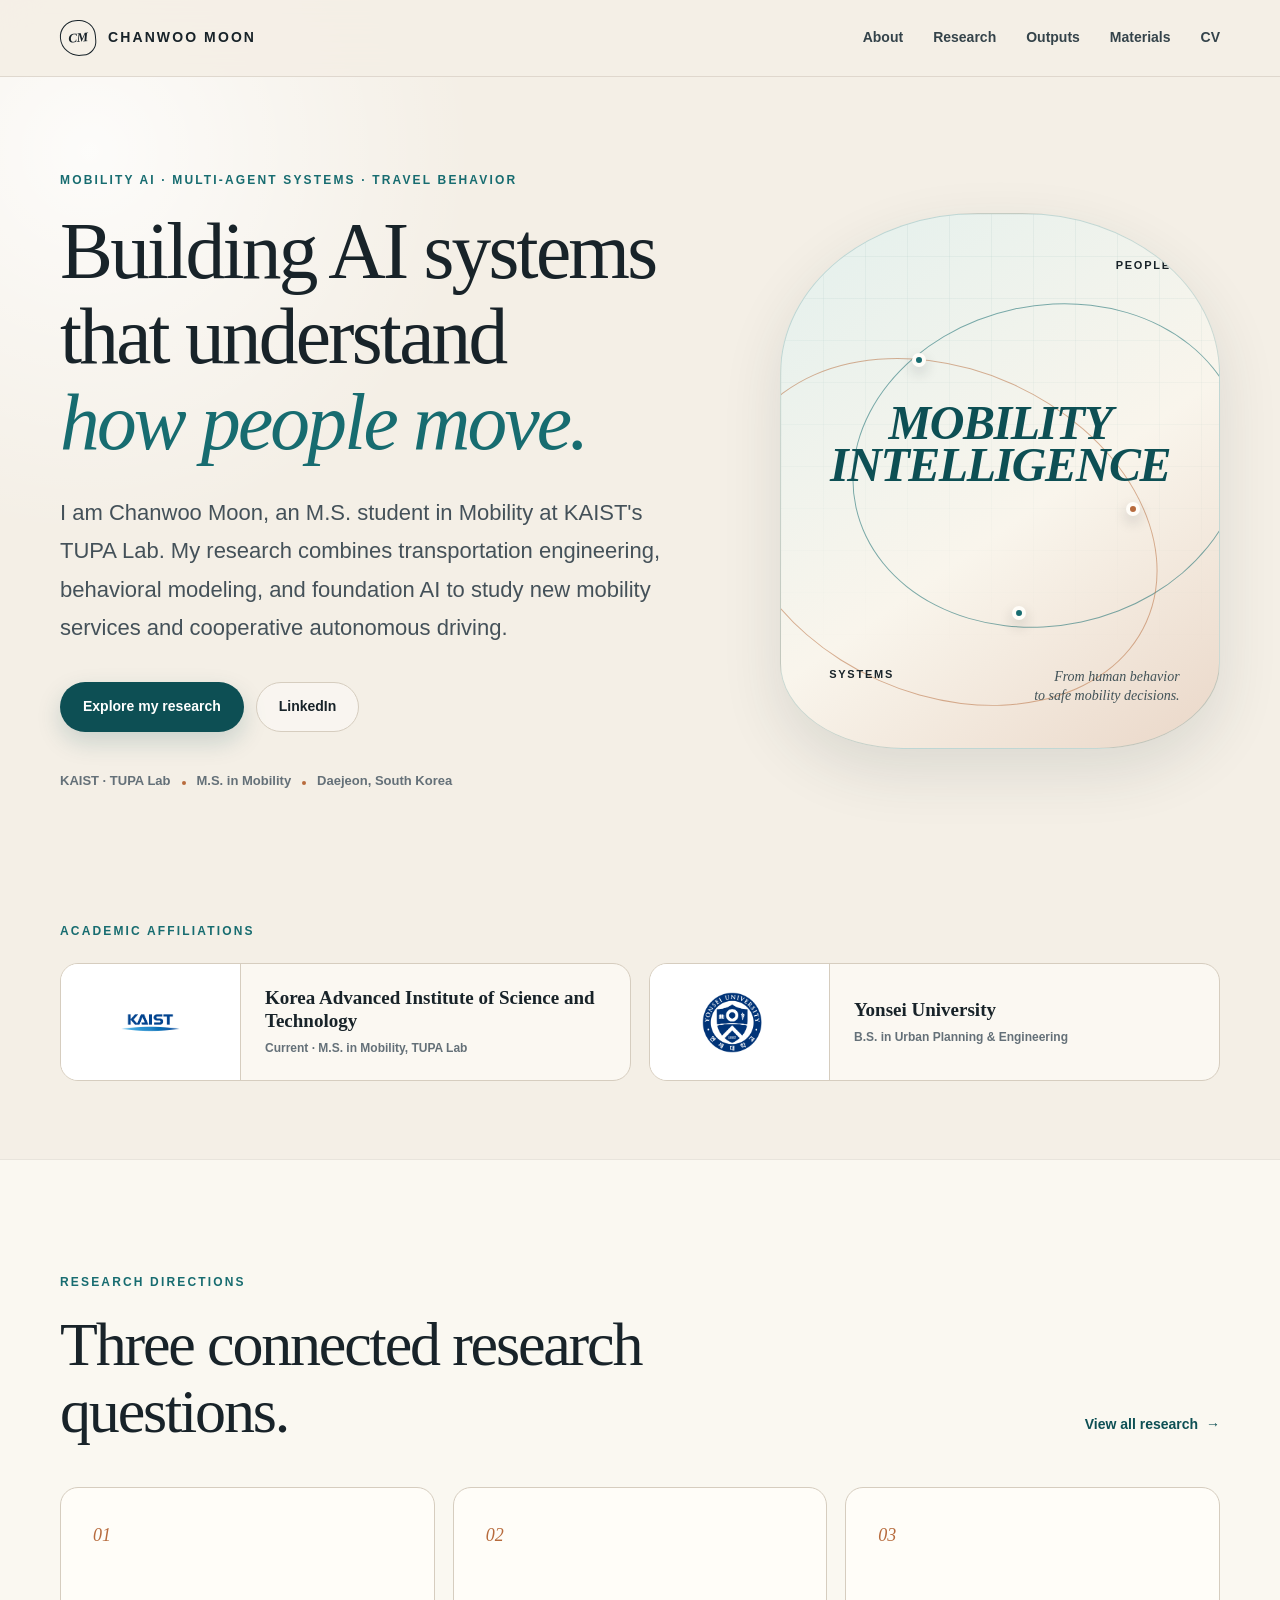
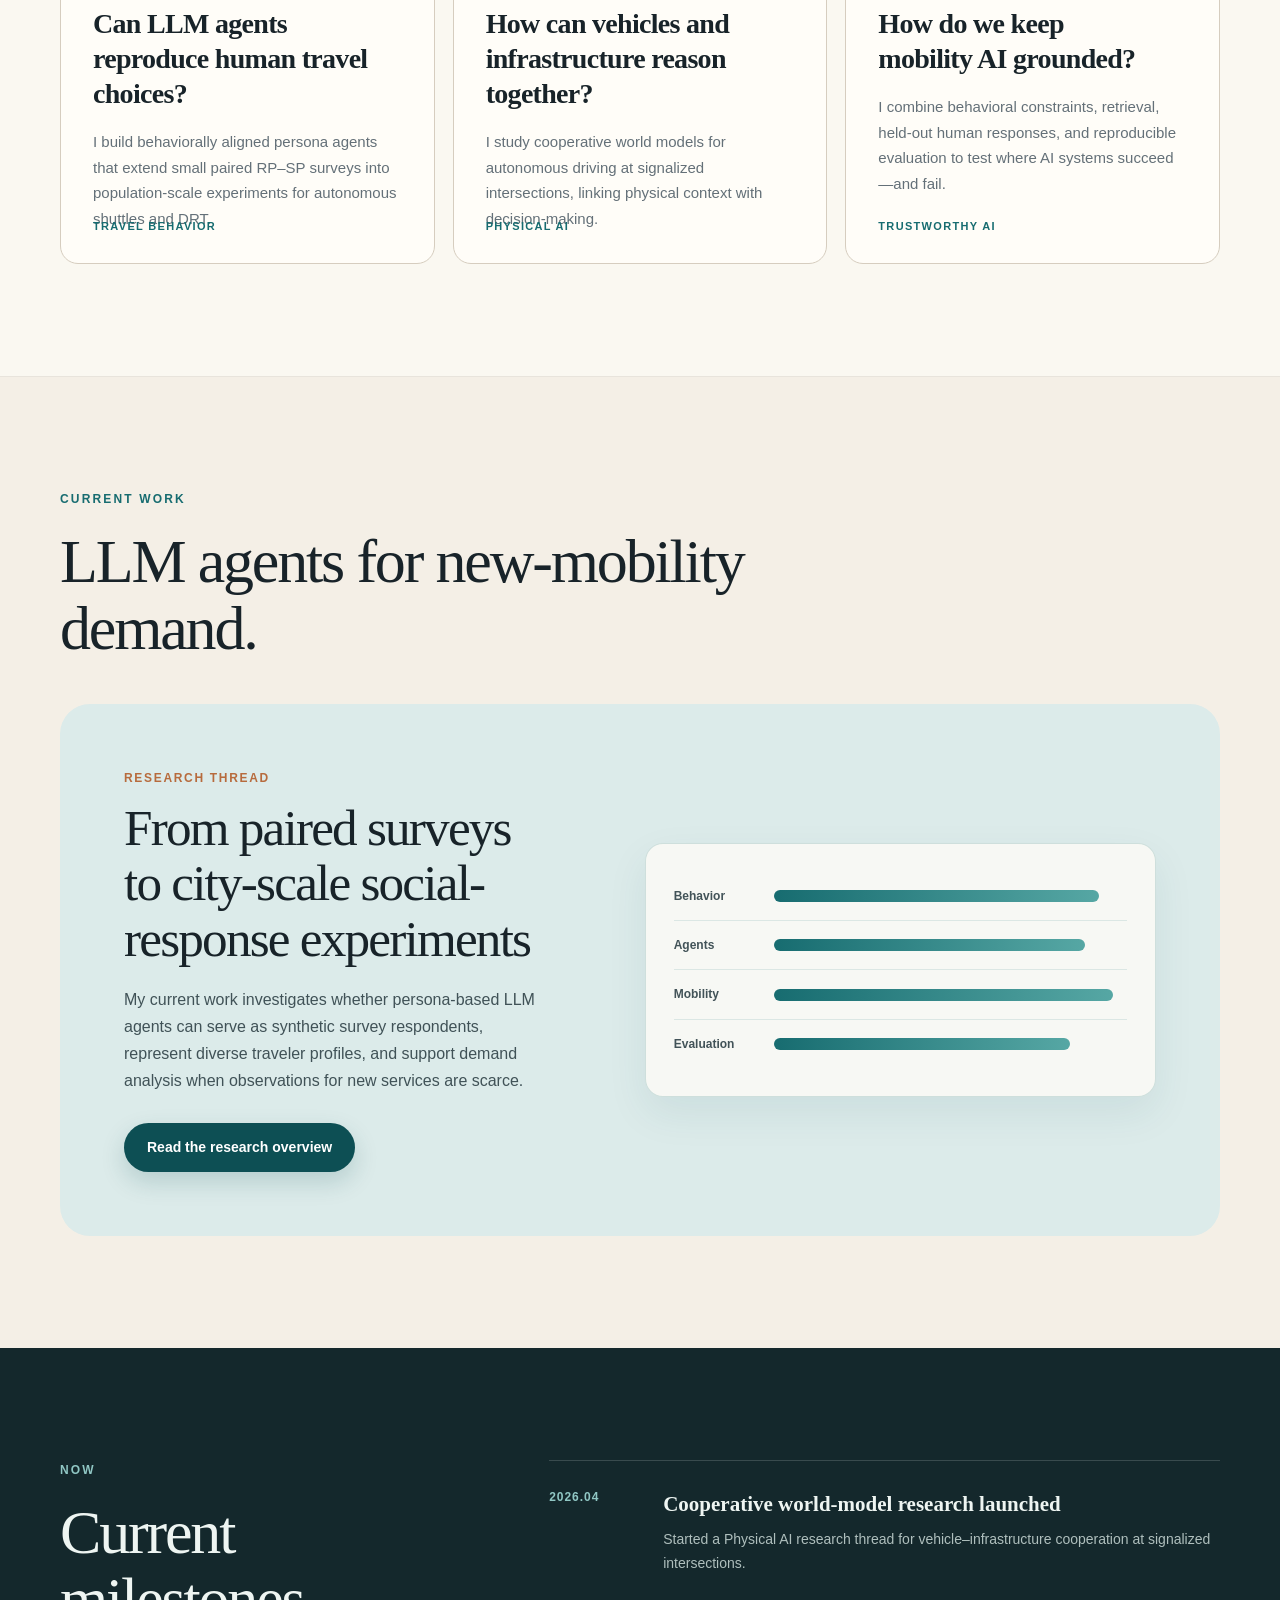
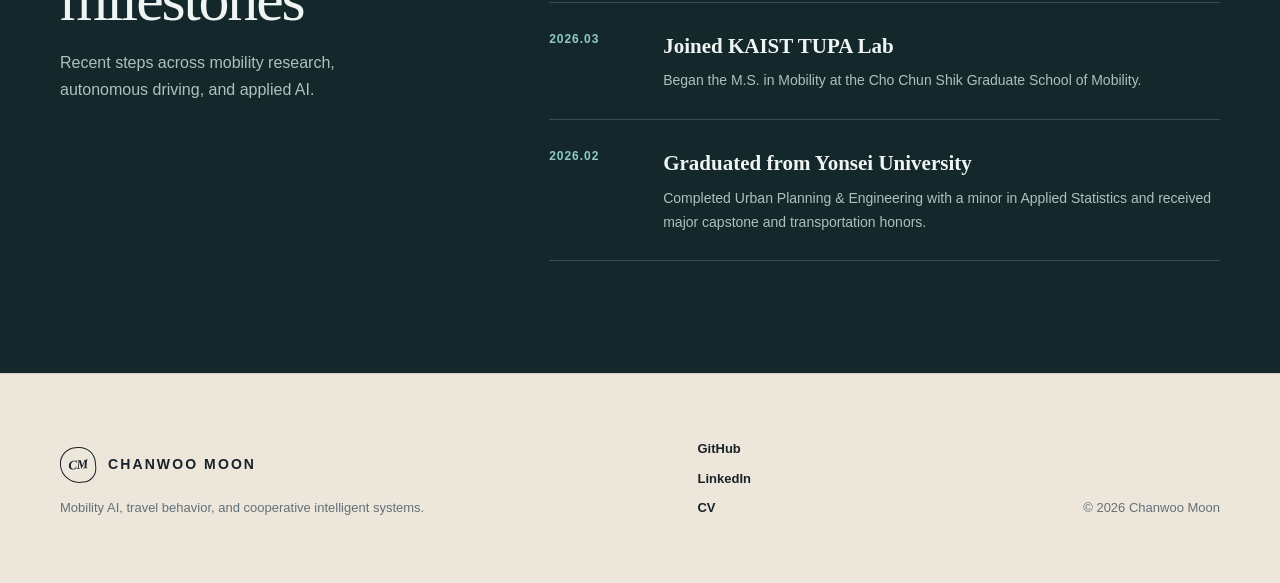
==== index.html @ 8b4c8840 "Make academic affiliations immediately recognizable Add the official KAIST wordmark and Yonsei Unive" ====
<!doctype html>
<html lang="en">
  <head>
    <meta charset="utf-8">
    <meta name="viewport" content="width=device-width, initial-scale=1">
    <meta name="description" content="Chanwoo Moon is a mobility AI researcher at KAIST working on multi-agent LLM systems, travel behavior, and cooperative autonomous driving.">
    <meta name="theme-color" content="#f4efe6">
    <meta property="og:type" content="website">
    <meta property="og:title" content="Chanwoo Moon — Mobility AI Researcher">
    <meta property="og:description" content="Multi-agent AI systems for travel behavior, new mobility, and cooperative autonomous driving.">
    <meta property="og:url" content="https://urbanking.github.io/">
    <title>Chanwoo Moon — Mobility AI Researcher</title>
    <link rel="canonical" href="https://urbanking.github.io/">
    <link rel="stylesheet" href="/assets/css/style.css">
    <script src="/assets/js/site.js" defer></script>
  </head>
  <body>
    <a class="skip-link" href="#main-content">Skip to content</a>

    <header class="site-header">
      <div class="site-shell header-inner">
        <a class="brand" href="/" aria-label="Chanwoo Moon home">
          <span class="brand-mark" aria-hidden="true">CM</span>
          <span class="brand-text">CHANWOO MOON</span>
        </a>

        <button class="nav-toggle" type="button" aria-expanded="false" aria-controls="primary-navigation">
          <span class="sr-only">Open menu</span>
          <span aria-hidden="true"></span>
          <span aria-hidden="true"></span>
        </button>

        <nav class="site-nav" id="primary-navigation" aria-label="Primary navigation">
          <a href="/about/">About</a>
          <a href="/research/">Research</a>
          <a href="/publications/">Outputs</a>
          <a href="/materials/">Materials</a>
          <a href="/cv/">CV</a>
        </nav>
      </div>
    </header>

    <main id="main-content">
      <section class="hero site-shell" aria-labelledby="hero-title">
        <div class="hero-copy">
          <p class="eyebrow">Mobility AI · Multi-Agent Systems · Travel Behavior</p>
          <h1 id="hero-title">Building AI systems that understand<br><em>how people move.</em></h1>
          <p class="hero-lead">
            I am Chanwoo Moon, an M.S. student in Mobility at KAIST's TUPA Lab.
            My research combines transportation engineering, behavioral modeling, and foundation AI
            to study new mobility services and cooperative autonomous driving.
          </p>
          <div class="hero-actions">
            <a class="button button-primary" href="/research/">Explore my research</a>
            <a class="button button-quiet" href="https://www.linkedin.com/in/chanwoo-moon-48a9a2341/" rel="me">LinkedIn</a>
          </div>
          <ul class="hero-meta" aria-label="Current profile">
            <li>KAIST · TUPA Lab</li>
            <li>M.S. in Mobility</li>
            <li>Daejeon, South Korea</li>
          </ul>
        </div>

        <div class="hero-visual" aria-label="Abstract network representing people, mobility, and intelligent systems">
          <div class="orbit-card">
            <div class="orbit-grid" aria-hidden="true"></div>
            <div class="orbit orbit-one" aria-hidden="true"></div>
            <div class="orbit orbit-two" aria-hidden="true"></div>
            <span class="signal signal-a" aria-hidden="true"></span>
            <span class="signal signal-b" aria-hidden="true"></span>
            <span class="signal signal-c" aria-hidden="true"></span>
            <div class="orbit-label orbit-label-top">People</div>
            <div class="orbit-label orbit-label-middle">MOBILITY<br>INTELLIGENCE</div>
            <div class="orbit-label orbit-label-bottom">Systems</div>
            <p class="orbit-caption">From human behavior<br>to safe mobility decisions.</p>
          </div>
        </div>
      </section>

      <section class="affiliation-section site-shell" aria-labelledby="affiliations-title">
        <p class="eyebrow" id="affiliations-title">Academic affiliations</p>
        <div class="affiliation-grid">
          <a class="affiliation-card" href="https://www.kaist.ac.kr/en/" aria-label="KAIST — current M.S. affiliation">
            <span class="affiliation-logo-wrap"><img src="/assets/img/kaist-logo.gif" alt="KAIST"></span>
            <span class="affiliation-copy"><strong>Korea Advanced Institute of Science and Technology</strong><small>Current · M.S. in Mobility, TUPA Lab</small></span>
          </a>
          <a class="affiliation-card" href="https://www.yonsei.ac.kr/en_sc/" aria-label="Yonsei University — bachelor's degree affiliation">
            <span class="affiliation-logo-wrap affiliation-logo-wrap-seal"><img src="/assets/img/yonsei-logo.png" alt="Yonsei University"></span>
            <span class="affiliation-copy"><strong>Yonsei University</strong><small>B.S. in Urban Planning &amp; Engineering</small></span>
          </a>
        </div>
      </section>

      <section class="section section-tinted">
        <div class="site-shell">
          <div class="section-heading">
            <div>
              <p class="eyebrow">Research directions</p>
              <h2>Three connected research questions.</h2>
            </div>
            <a class="text-link" href="/research/">View all research <span aria-hidden="true">→</span></a>
          </div>

          <div class="card-grid card-grid-three">
            <article class="research-card">
              <span class="card-index">01</span>
              <h3>Can LLM agents reproduce human travel choices?</h3>
              <p>I build behaviorally aligned persona agents that extend small paired RP–SP surveys into population-scale experiments for autonomous shuttles and DRT.</p>
              <span class="card-tag">Travel behavior</span>
            </article>
            <article class="research-card">
              <span class="card-index">02</span>
              <h3>How can vehicles and infrastructure reason together?</h3>
              <p>I study cooperative world models for autonomous driving at signalized intersections, linking physical context with decision-making.</p>
              <span class="card-tag">Physical AI</span>
            </article>
            <article class="research-card">
              <span class="card-index">03</span>
              <h3>How do we keep mobility AI grounded?</h3>
              <p>I combine behavioral constraints, retrieval, held-out human responses, and reproducible evaluation to test where AI systems succeed—and fail.</p>
              <span class="card-tag">Trustworthy AI</span>
            </article>
          </div>
        </div>
      </section>

      <section class="section site-shell">
        <div class="section-heading">
          <div>
            <p class="eyebrow">Current work</p>
            <h2>LLM agents for new-mobility demand.</h2>
          </div>
        </div>

        <article class="feature-panel">
          <div class="feature-copy">
            <p class="kicker">Research thread</p>
            <h3>From paired surveys to city-scale social-response experiments</h3>
            <p>
              My current work investigates whether persona-based LLM agents can serve as synthetic survey respondents,
              represent diverse traveler profiles, and support demand analysis when observations for new services are scarce.
            </p>
            <a class="button button-primary" href="/research/">Read the research overview</a>
          </div>
          <div class="mini-chart" aria-label="Core research components">
            <div class="mini-chart-row"><span>Behavior</span><i style="--value: 92%"></i></div>
            <div class="mini-chart-row"><span>Agents</span><i style="--value: 88%"></i></div>
            <div class="mini-chart-row"><span>Mobility</span><i style="--value: 96%"></i></div>
            <div class="mini-chart-row"><span>Evaluation</span><i style="--value: 84%"></i></div>
          </div>
        </article>
      </section>

      <section class="section section-dark">
        <div class="site-shell news-layout">
          <div>
            <p class="eyebrow eyebrow-light">Now</p>
            <h2>Current milestones</h2>
            <p class="section-intro">Recent steps across mobility research, autonomous driving, and applied AI.</p>
          </div>
          <ol class="news-list">
            <li>
              <time datetime="2026-04">2026.04</time>
              <div><strong>Cooperative world-model research launched</strong><span>Started a Physical AI research thread for vehicle–infrastructure cooperation at signalized intersections.</span></div>
            </li>
            <li>
              <time datetime="2026-03">2026.03</time>
              <div><strong>Joined KAIST TUPA Lab</strong><span>Began the M.S. in Mobility at the Cho Chun Shik Graduate School of Mobility.</span></div>
            </li>
            <li>
              <time datetime="2026-02">2026.02</time>
              <div><strong>Graduated from Yonsei University</strong><span>Completed Urban Planning &amp; Engineering with a minor in Applied Statistics and received major capstone and transportation honors.</span></div>
            </li>
          </ol>
        </div>
      </section>
    </main>

    <footer class="site-footer">
      <div class="site-shell footer-inner">
        <div>
          <a class="brand footer-brand" href="/">
            <span class="brand-mark" aria-hidden="true">CM</span>
            <span class="brand-text">CHANWOO MOON</span>
          </a>
          <p>Mobility AI, travel behavior, and cooperative intelligent systems.</p>
        </div>
        <div class="footer-links">
          <a href="https://github.com/urbanking">GitHub</a>
          <a href="https://www.linkedin.com/in/chanwoo-moon-48a9a2341/">LinkedIn</a>
          <a href="/cv/">CV</a>
        </div>
        <p class="copyright">© <span data-current-year>2026</span> Chanwoo Moon</p>
      </div>
    </footer>
  </body>
</html>
---- assets/css/style.css ----
:root {
  color-scheme: light;
  --paper: #f4efe6;
  --paper-deep: #e8dfd1;
  --surface: #fffdf8;
  --ink: #182329;
  --muted: #647078;
  --teal: #176c70;
  --teal-dark: #0d4f54;
  --teal-soft: #dcebea;
  --copper: #b76b3d;
  --rule: #d6cdbf;
  --dark: #14282c;
  --shadow: 0 22px 60px rgba(44, 56, 55, 0.12);
  --radius-lg: 30px;
  --radius-md: 18px;
  --font-display: "Iowan Old Style", "Palatino Linotype", "Book Antiqua", Georgia, serif;
  --font-body: -apple-system, BlinkMacSystemFont, "Segoe UI", "Noto Sans KR", sans-serif;
}

* {
  box-sizing: border-box;
}

html {
  scroll-behavior: smooth;
}

body {
  margin: 0;
  min-width: 320px;
  background:
    radial-gradient(circle at 7% 4%, rgba(255, 255, 255, 0.8), transparent 24rem),
    var(--paper);
  color: var(--ink);
  font-family: var(--font-body);
  font-size: 16px;
  line-height: 1.7;
  text-rendering: optimizeLegibility;
}

img,
iframe {
  display: block;
  max-width: 100%;
}

a {
  color: inherit;
  text-underline-offset: 0.2em;
}

button,
a {
  -webkit-tap-highlight-color: transparent;
}

button,
input,
textarea,
select {
  font: inherit;
}

:focus-visible {
  outline: 3px solid var(--copper);
  outline-offset: 4px;
}

.sr-only {
  position: absolute;
  width: 1px;
  height: 1px;
  padding: 0;
  margin: -1px;
  overflow: hidden;
  clip: rect(0, 0, 0, 0);
  white-space: nowrap;
  border: 0;
}

.skip-link {
  position: fixed;
  z-index: 1000;
  top: 12px;
  left: 12px;
  padding: 10px 16px;
  transform: translateY(-150%);
  border-radius: 999px;
  background: var(--ink);
  color: #fff;
  font-weight: 700;
}

.skip-link:focus {
  transform: translateY(0);
}

.site-shell {
  width: min(1160px, calc(100% - 48px));
  margin-inline: auto;
}

.site-header {
  position: sticky;
  z-index: 100;
  top: 0;
  border-bottom: 1px solid rgba(99, 84, 67, 0.15);
  background: rgba(244, 239, 230, 0.9);
  backdrop-filter: blur(18px);
}

.header-inner {
  display: flex;
  min-height: 76px;
  align-items: center;
  justify-content: space-between;
}

.brand {
  display: inline-flex;
  align-items: center;
  gap: 12px;
  text-decoration: none;
}

.brand-mark {
  display: grid;
  width: 36px;
  height: 36px;
  place-items: center;
  border: 1px solid var(--ink);
  border-radius: 50% 50% 42% 58%;
  font-family: var(--font-display);
  font-size: 13px;
  letter-spacing: -0.03em;
  font-style: italic;
  font-weight: 700;
  transform: rotate(-5deg);
}

.brand-text {
  font-size: 14px;
  font-weight: 800;
  letter-spacing: 0.15em;
}

.site-nav {
  display: flex;
  align-items: center;
  gap: 30px;
}

.site-nav a {
  position: relative;
  padding-block: 8px;
  color: #34434a;
  font-size: 14px;
  font-weight: 650;
  text-decoration: none;
}

.site-nav a::after {
  position: absolute;
  right: 0;
  bottom: 2px;
  left: 0;
  height: 2px;
  background: var(--teal);
  content: "";
  transform: scaleX(0);
  transform-origin: right;
  transition: transform 180ms ease;
}

.site-nav a:hover::after,
.site-nav a[aria-current="page"]::after {
  transform: scaleX(1);
  transform-origin: left;
}

.nav-toggle {
  display: none;
  width: 44px;
  height: 44px;
  align-items: center;
  justify-content: center;
  border: 0;
  background: transparent;
  cursor: pointer;
}

.nav-toggle span:not(.sr-only) {
  position: absolute;
  width: 22px;
  height: 2px;
  background: var(--ink);
  transition: transform 180ms ease;
}

.nav-toggle span:nth-child(2) {
  transform: translateY(-4px);
}

.nav-toggle span:nth-child(3) {
  transform: translateY(4px);
}

.nav-toggle[aria-expanded="true"] span:nth-child(2) {
  transform: rotate(45deg);
}

.nav-toggle[aria-expanded="true"] span:nth-child(3) {
  transform: rotate(-45deg);
}

.hero {
  display: grid;
  min-height: calc(100vh - 76px);
  grid-template-columns: minmax(0, 1.15fr) minmax(360px, 0.85fr);
  gap: clamp(40px, 7vw, 100px);
  align-items: center;
  padding-block: 72px 88px;
}

.eyebrow {
  margin: 0 0 18px;
  color: var(--teal);
  font-size: 12px;
  font-weight: 800;
  letter-spacing: 0.18em;
  text-transform: uppercase;
}

.hero h1,
.page-hero h1,
.section-heading h2,
.news-layout h2,
.feature-copy h3 {
  font-family: var(--font-display);
  font-weight: 500;
  letter-spacing: -0.035em;
  line-height: 1.08;
}

.hero h1 {
  max-width: 760px;
  margin: 0;
  font-size: clamp(48px, 6.2vw, 88px);
}

.hero h1 em {
  color: var(--teal);
  font-style: italic;
  white-space: nowrap;
}

.hero-lead {
  max-width: 640px;
  margin: 28px 0 0;
  color: #445159;
  font-size: clamp(18px, 2vw, 22px);
  line-height: 1.75;
}

.hero-actions {
  display: flex;
  flex-wrap: wrap;
  gap: 12px;
  margin-top: 34px;
}

.button {
  display: inline-flex;
  min-height: 48px;
  align-items: center;
  justify-content: center;
  padding: 12px 22px;
  border: 1px solid transparent;
  border-radius: 999px;
  font-size: 14px;
  font-weight: 750;
  text-decoration: none;
  transition: transform 160ms ease, box-shadow 160ms ease, background 160ms ease;
}

.button:hover {
  transform: translateY(-2px);
}

.button-primary {
  background: var(--teal-dark);
  box-shadow: 0 10px 25px rgba(13, 79, 84, 0.18);
  color: #fff;
}

.button-primary:hover {
  background: #083f43;
  box-shadow: 0 14px 30px rgba(13, 79, 84, 0.25);
}

.button-quiet {
  border-color: var(--rule);
  background: rgba(255, 255, 255, 0.38);
}

.button-quiet:hover {
  background: var(--surface);
}

.hero-meta {
  display: flex;
  flex-wrap: wrap;
  gap: 10px 26px;
  margin: 38px 0 0;
  padding: 0;
  color: var(--muted);
  font-size: 13px;
  font-weight: 650;
  list-style: none;
}

.hero-meta li {
  position: relative;
}

.hero-meta li:not(:first-child)::before {
  position: absolute;
  top: 50%;
  left: -15px;
  width: 4px;
  height: 4px;
  border-radius: 50%;
  background: var(--copper);
  content: "";
}

.hero-visual {
  display: flex;
  justify-content: flex-end;
}

.orbit-card {
  position: relative;
  width: min(100%, 440px);
  aspect-ratio: 0.82;
  overflow: hidden;
  border: 1px solid rgba(23, 108, 112, 0.2);
  border-radius: 45% 45% 28% 28% / 30% 30% 16% 16%;
  background: linear-gradient(145deg, #e3f0ed, #f9f5ec 56%, #ead7c8);
  box-shadow: var(--shadow);
}

.orbit-grid {
  position: absolute;
  inset: 0;
  opacity: 0.36;
  background-image:
    linear-gradient(rgba(23, 108, 112, 0.15) 1px, transparent 1px),
    linear-gradient(90deg, rgba(23, 108, 112, 0.15) 1px, transparent 1px);
  background-size: 42px 42px;
  mask-image: linear-gradient(to bottom, #000, transparent 85%);
}

.orbit {
  position: absolute;
  border: 1px solid rgba(23, 108, 112, 0.55);
  border-radius: 50%;
}

.orbit-one {
  inset: 17% -6% 23% 16%;
  transform: rotate(-12deg);
}

.orbit-two {
  inset: 29% 12% 10% -13%;
  border-color: rgba(183, 107, 61, 0.52);
  transform: rotate(24deg);
}

.signal {
  position: absolute;
  width: 14px;
  height: 14px;
  border: 4px solid var(--surface);
  border-radius: 50%;
  background: var(--teal);
  box-shadow: 0 6px 14px rgba(24, 35, 41, 0.18);
}

.signal-a { top: 26%; left: 30%; }
.signal-b { top: 54%; right: 18%; background: var(--copper); }
.signal-c { right: 44%; bottom: 24%; }

.orbit-label {
  position: absolute;
  z-index: 1;
  font-size: 11px;
  font-weight: 800;
  letter-spacing: 0.16em;
  text-transform: uppercase;
}

.orbit-label-top { top: 8%; right: 11%; }
.orbit-label-bottom { bottom: 12%; left: 11%; }

.orbit-label-middle {
  top: 43%;
  left: 50%;
  color: var(--teal-dark);
  font-family: var(--font-display);
  font-size: clamp(28px, 4vw, 48px);
  font-style: italic;
  font-weight: 700;
  letter-spacing: -0.03em;
  line-height: 0.88;
  text-align: center;
  text-transform: none;
  transform: translate(-50%, -50%);
}

.orbit-caption {
  position: absolute;
  right: 9%;
  bottom: 8%;
  margin: 0;
  color: #425358;
  font-family: var(--font-display);
  font-size: 14px;
  font-style: italic;
  line-height: 1.35;
  text-align: right;
}

.affiliation-section {
  padding-block: 20px 78px;
}

.affiliation-grid {
  display: grid;
  grid-template-columns: repeat(2, minmax(0, 1fr));
  gap: 18px;
  margin-top: 22px;
}

.affiliation-card {
  display: grid;
  overflow: hidden;
  min-height: 118px;
  border: 1px solid var(--rule);
  border-radius: var(--radius-md);
  background: rgba(255, 253, 248, 0.7);
  color: inherit;
  grid-template-columns: 180px 1fr;
  align-items: stretch;
  text-decoration: none;
  transition: border-color 160ms ease, box-shadow 160ms ease, transform 160ms ease;
}

.affiliation-card:hover {
  border-color: rgba(13, 79, 84, 0.38);
  box-shadow: 0 16px 34px rgba(34, 42, 45, 0.08);
  transform: translateY(-2px);
}

.affiliation-logo-wrap {
  display: grid;
  padding: 20px;
  border-right: 1px solid var(--rule);
  background: #fff;
  place-items: center;
}

.affiliation-logo-wrap img {
  width: 150px;
  max-height: 62px;
  object-fit: contain;
}

.affiliation-logo-wrap-seal img {
  width: 76px;
  max-height: 76px;
}

.affiliation-copy {
  display: grid;
  gap: 7px;
  align-content: center;
  padding: 22px 24px;
}

.affiliation-copy strong {
  font-family: var(--font-display);
  font-size: 19px;
  line-height: 1.2;
}

.affiliation-copy small {
  color: var(--muted);
  font-size: 12px;
  font-weight: 700;
  line-height: 1.45;
}

.section {
  padding-block: 112px;
}

.section-tinted {
  border-block: 1px solid rgba(99, 84, 67, 0.12);
  background: rgba(255, 253, 248, 0.62);
}

.section-heading {
  display: flex;
  align-items: end;
  justify-content: space-between;
  gap: 40px;
  margin-bottom: 42px;
}

.section-heading h2,
.news-layout h2 {
  max-width: 760px;
  margin: 0;
  font-size: clamp(38px, 5vw, 62px);
}

.text-link {
  flex: 0 0 auto;
  padding-block: 8px;
  color: var(--teal-dark);
  font-size: 14px;
  font-weight: 750;
  text-decoration: none;
}

.text-link span {
  display: inline-block;
  margin-left: 4px;
  transition: transform 160ms ease;
}

.text-link:hover span {
  transform: translateX(5px);
}

.card-grid {
  display: grid;
  gap: 18px;
}

.card-grid-three {
  grid-template-columns: repeat(3, minmax(0, 1fr));
}

.research-card {
  position: relative;
  min-height: 340px;
  padding: 32px;
  overflow: hidden;
  border: 1px solid var(--rule);
  border-radius: var(--radius-md);
  background: var(--surface);
  transition: transform 180ms ease, box-shadow 180ms ease, border-color 180ms ease;
}

.research-card:hover {
  border-color: rgba(23, 108, 112, 0.55);
  box-shadow: 0 16px 36px rgba(44, 56, 55, 0.09);
  transform: translateY(-5px);
}

.card-index {
  color: var(--copper);
  font-family: var(--font-display);
  font-size: 18px;
  font-style: italic;
}

.research-card h3 {
  max-width: 280px;
  margin: 56px 0 18px;
  font-family: var(--font-display);
  font-size: 28px;
  font-weight: 600;
  letter-spacing: -0.025em;
  line-height: 1.25;
}

.research-card p {
  margin: 0;
  color: var(--muted);
  font-size: 15px;
}

.card-tag {
  position: absolute;
  bottom: 28px;
  left: 32px;
  color: var(--teal);
  font-size: 11px;
  font-weight: 800;
  letter-spacing: 0.12em;
  text-transform: uppercase;
}

.feature-panel {
  display: grid;
  padding: clamp(30px, 5vw, 64px);
  border-radius: var(--radius-lg);
  background: var(--teal-soft);
  grid-template-columns: minmax(0, 0.9fr) minmax(320px, 1.1fr);
  gap: clamp(48px, 8vw, 110px);
  align-items: center;
}

.kicker {
  margin: 0 0 12px;
  color: var(--copper);
  font-size: 12px;
  font-weight: 800;
  letter-spacing: 0.14em;
  text-transform: uppercase;
}

.feature-copy h3 {
  margin: 0 0 20px;
  font-size: clamp(36px, 4vw, 54px);
}

.feature-copy p:not(.kicker) {
  margin: 0 0 28px;
  color: #405257;
}

.mini-chart {
  padding: 28px;
  border: 1px solid rgba(23, 108, 112, 0.18);
  border-radius: 18px;
  background: rgba(255, 253, 248, 0.76);
  box-shadow: 0 16px 40px rgba(13, 79, 84, 0.08);
}

.mini-chart-row {
  display: grid;
  grid-template-columns: 82px 1fr;
  gap: 18px;
  align-items: center;
  padding-block: 14px;
  color: #425358;
  font-size: 12px;
  font-weight: 750;
}

.mini-chart-row + .mini-chart-row {
  border-top: 1px solid rgba(23, 108, 112, 0.12);
}

.mini-chart-row i {
  display: block;
  width: var(--value);
  height: 12px;
  border-radius: 999px;
  background: linear-gradient(90deg, var(--teal), #56a7a4);
}

.section-dark {
  background: var(--dark);
  color: #eef5f2;
}

.eyebrow-light {
  color: #90c7c4;
}

.news-layout {
  display: grid;
  grid-template-columns: minmax(280px, 0.7fr) minmax(0, 1.3fr);
  gap: clamp(60px, 10vw, 140px);
}

.section-intro {
  max-width: 420px;
  color: #afbfbd;
}

.news-list {
  margin: 0;
  padding: 0;
  list-style: none;
}

.news-list li {
  display: grid;
  grid-template-columns: 92px 1fr;
  gap: 22px;
  padding: 26px 0;
  border-top: 1px solid rgba(237, 245, 242, 0.17);
}

.news-list li:last-child {
  border-bottom: 1px solid rgba(237, 245, 242, 0.17);
}

.news-list time {
  color: #90c7c4;
  font-size: 12px;
  font-weight: 800;
  letter-spacing: 0.08em;
}

.news-list div {
  display: grid;
  gap: 5px;
}

.news-list strong {
  font-family: var(--font-display);
  font-size: 21px;
  font-weight: 600;
}

.news-list span {
  color: #afbfbd;
  font-size: 14px;
}

.site-footer {
  padding-block: 64px;
  border-top: 1px solid var(--rule);
  background: #ede6da;
}

.footer-inner {
  display: grid;
  grid-template-columns: 1.4fr 0.8fr auto;
  gap: 50px;
  align-items: end;
}

.footer-brand {
  margin-bottom: 14px;
}

.footer-inner p {
  margin: 0;
  color: var(--muted);
  font-size: 13px;
}

.footer-links {
  display: grid;
  gap: 7px;
  font-size: 13px;
  font-weight: 700;
}

.footer-links a {
  text-decoration: none;
}

.footer-links a:hover {
  color: var(--teal);
}

.copyright {
  text-align: right;
}

/* Inner pages */
.page-hero {
  padding-block: 94px 70px;
  border-bottom: 1px solid var(--rule);
}

.page-hero h1 {
  max-width: 900px;
  margin: 0;
  font-size: clamp(52px, 7vw, 90px);
}

.page-hero p:not(.eyebrow) {
  max-width: 720px;
  margin: 28px 0 0;
  color: var(--muted);
  font-size: 20px;
}

.page-hero-compact {
  padding-block: 58px 44px;
}

.page-hero-compact h1 {
  max-width: 1080px;
  font-size: clamp(46px, 6vw, 72px);
}

.page-hero-compact p:not(.eyebrow) {
  max-width: 820px;
  margin-top: 18px;
  font-size: 17px;
}

.study-meta-strip {
  display: grid;
  margin-top: 34px;
  padding-top: 22px;
  border-top: 1px solid var(--rule);
  grid-template-columns: minmax(0, 1fr) auto;
  gap: 34px;
  align-items: end;
}

.study-meta-grid {
  display: grid;
  margin: 0;
  grid-template-columns: repeat(3, minmax(120px, 1fr));
  gap: 32px;
}

.study-meta-grid div {
  display: grid;
  gap: 2px;
}

.study-meta-grid dt {
  color: var(--teal);
  font-size: 10px;
  font-weight: 800;
  letter-spacing: 0.12em;
  text-transform: uppercase;
}

.study-meta-grid dd {
  margin: 0;
  color: #425058;
  font-size: 14px;
  font-weight: 650;
}

.study-links {
  display: flex;
  flex-wrap: wrap;
  gap: 8px;
  justify-content: flex-end;
}

.study-links a {
  display: inline-flex;
  min-height: 38px;
  align-items: center;
  padding: 7px 13px;
  border: 1px solid var(--rule);
  border-radius: 999px;
  background: rgba(255, 253, 248, 0.55);
  color: var(--teal-dark);
  font-size: 12px;
  font-weight: 750;
  text-decoration: none;
}

.study-links a:hover {
  border-color: var(--teal);
  background: var(--teal-soft);
}

.materials-detail .content-layout {
  padding-top: 54px;
}

.materials-detail .prose h2 {
  scroll-margin-top: 110px;
}

.content-layout {
  display: grid;
  grid-template-columns: 230px minmax(0, 760px);
  gap: clamp(50px, 9vw, 120px);
  padding-block: 90px 120px;
}

.content-aside {
  color: var(--muted);
  font-size: 13px;
}

.content-aside strong {
  display: block;
  margin-bottom: 10px;
  color: var(--teal-dark);
  font-size: 11px;
  letter-spacing: 0.12em;
  text-transform: uppercase;
}

.content-aside a {
  color: var(--teal-dark);
  font-weight: 700;
}

.prose {
  font-size: 17px;
}

.prose h2 {
  margin: 72px 0 18px;
  font-family: var(--font-display);
  font-size: 38px;
  font-weight: 600;
  letter-spacing: -0.025em;
  line-height: 1.2;
}

.prose h2:first-child {
  margin-top: 0;
}

.prose h3 {
  margin: 32px 0 10px;
  font-family: var(--font-display);
  font-size: 24px;
}

.prose p {
  color: #425058;
}

.prose a {
  color: var(--teal-dark);
  font-weight: 700;
}

.pill-list {
  display: flex;
  flex-wrap: wrap;
  gap: 10px;
  margin: 28px 0;
  padding: 0;
  list-style: none;
}

.pill-list li {
  padding: 8px 14px;
  border: 1px solid var(--rule);
  border-radius: 999px;
  background: rgba(255, 253, 248, 0.62);
  color: var(--teal-dark);
  font-size: 13px;
  font-weight: 700;
}

.info-grid {
  display: grid;
  grid-template-columns: repeat(2, minmax(0, 1fr));
  gap: 16px;
  margin-block: 34px;
}

.info-card {
  padding: 26px;
  border: 1px solid var(--rule);
  border-radius: var(--radius-md);
  background: var(--surface);
}

.info-card h3 {
  margin-top: 0;
}

.institution-heading {
  display: flex;
  align-items: center;
  gap: 16px;
  margin-bottom: 14px;
}

.institution-heading h3 {
  margin: 0;
}

.institution-heading img {
  width: 108px;
  height: 54px;
  flex: 0 0 auto;
  padding: 7px 10px;
  border: 1px solid var(--rule);
  border-radius: 11px;
  background: #fff;
  object-fit: contain;
}

.institution-heading img.institution-logo-seal {
  width: 54px;
  padding: 5px;
}

.institution-heading-wide img {
  width: 126px;
}

.institution-heading-wide img.institution-logo-seal {
  width: 58px;
  height: 58px;
}

.info-card p {
  margin-bottom: 0;
  font-size: 15px;
}

.prose > .info-card + .info-card {
  margin-top: 16px;
}

.publication-list {
  margin: 34px 0 0;
  padding: 0;
  list-style: none;
}

.publication-item {
  display: grid;
  grid-template-columns: 72px 1fr;
  gap: 24px;
  padding-block: 28px;
  border-top: 1px solid var(--rule);
}

.publication-item:last-child {
  border-bottom: 1px solid var(--rule);
}

.publication-year {
  color: var(--copper);
  font-family: var(--font-display);
  font-style: italic;
  font-weight: 700;
}

.publication-item h3 {
  margin: 0 0 7px;
  font-size: 22px;
}

.publication-item p {
  margin: 0;
  font-size: 14px;
}

.publication-links {
  display: flex;
  gap: 12px;
  margin-top: 12px;
}

.publication-links span,
.status-pill {
  display: inline-flex;
  padding: 4px 9px;
  border-radius: 999px;
  background: var(--teal-soft);
  color: var(--teal-dark);
  font-size: 11px;
  font-weight: 800;
  letter-spacing: 0.06em;
  text-transform: uppercase;
}

.empty-state {
  padding: 34px;
  border: 1px dashed #ae9f8b;
  border-radius: var(--radius-md);
  background: rgba(255, 253, 248, 0.45);
}

.empty-state h3 {
  margin-top: 0;
}

.material-card {
  display: grid;
  margin-top: 26px;
  padding: 30px;
  border: 1px solid var(--rule);
  border-radius: var(--radius-md);
  background: var(--surface);
  grid-template-columns: 1fr auto;
  gap: 30px;
  align-items: center;
}

.material-card h3 {
  margin: 8px 0 10px;
}

.material-card p {
  margin: 0;
}

.visualization-frame {
  width: 100%;
  min-height: 620px;
  margin-top: 30px;
  border: 1px solid var(--rule);
  border-radius: var(--radius-md);
  background: var(--surface);
}

.callout {
  margin-block: 30px;
  padding: 22px 24px;
  border-left: 4px solid var(--copper);
  border-radius: 0 12px 12px 0;
  background: rgba(255, 253, 248, 0.66);
  color: #425058;
}

.not-found {
  display: grid;
  min-height: calc(100vh - 76px);
  place-items: center;
  padding-block: 80px;
  text-align: center;
}

.not-found strong {
  display: block;
  color: var(--copper);
  font-family: var(--font-display);
  font-size: clamp(86px, 18vw, 180px);
  font-style: italic;
  font-weight: 500;
  line-height: 0.8;
}

.not-found h1 {
  margin: 32px 0 12px;
  font-family: var(--font-display);
  font-size: 42px;
}

.not-found p {
  margin: 0 0 28px;
  color: var(--muted);
}

@media (max-width: 900px) {
  .hero {
    min-height: auto;
    grid-template-columns: 1fr;
    padding-block: 72px;
  }

  .hero-visual {
    justify-content: center;
  }

  .orbit-card {
    width: min(100%, 520px);
    aspect-ratio: 1.05;
  }

  .card-grid-three {
    grid-template-columns: 1fr;
  }

  .research-card {
    min-height: 280px;
  }

  .feature-panel,
  .news-layout,
  .content-layout {
    grid-template-columns: 1fr;
  }

  .content-layout {
    gap: 34px;
  }

  .content-aside {
    max-width: 520px;
  }

  .affiliation-card {
    grid-template-columns: 145px 1fr;
  }

  .affiliation-logo-wrap img {
    width: 116px;
  }
}

@media (max-width: 720px) {
  .site-shell {
    width: min(100% - 32px, 1160px);
  }

  .nav-toggle {
    position: relative;
    display: inline-flex;
  }

  .site-nav {
    position: absolute;
    top: 76px;
    right: 0;
    left: 0;
    display: grid;
    gap: 0;
    padding: 10px 16px 20px;
    border-bottom: 1px solid var(--rule);
    background: rgba(244, 239, 230, 0.98);
    opacity: 0;
    pointer-events: none;
    transform: translateY(-10px);
    transition: opacity 160ms ease, transform 160ms ease;
  }

  .site-nav.is-open {
    opacity: 1;
    pointer-events: auto;
    transform: translateY(0);
  }

  .site-nav a {
    min-height: 48px;
    padding: 13px 8px;
    border-bottom: 1px solid rgba(99, 84, 67, 0.12);
  }

  .site-nav a::after {
    display: none;
  }

  .hero h1 {
    font-size: clamp(44px, 13vw, 68px);
  }

  .hero-meta {
    display: grid;
    gap: 6px;
  }

  .hero-meta li:not(:first-child)::before {
    display: none;
  }

  .affiliation-section {
    padding-block: 8px 62px;
  }

  .affiliation-grid {
    grid-template-columns: 1fr;
  }

  .orbit-card {
    aspect-ratio: 0.9;
  }

  .section {
    padding-block: 82px;
  }

  .section-heading {
    align-items: start;
    flex-direction: column;
    gap: 16px;
  }

  .feature-panel {
    gap: 36px;
  }

  .mini-chart {
    padding: 18px;
  }

  .footer-inner {
    grid-template-columns: 1fr;
    gap: 28px;
  }

  .copyright {
    text-align: left;
  }

  .page-hero {
    padding-block: 72px 54px;
  }

  .page-hero-compact {
    padding-block: 52px 38px;
  }

  .study-meta-strip,
  .study-meta-grid {
    grid-template-columns: 1fr;
  }

  .study-meta-strip,
  .study-meta-grid {
    gap: 16px;
  }

  .study-links {
    justify-content: flex-start;
  }

  .content-layout {
    padding-block: 64px 90px;
  }

  .info-grid {
    grid-template-columns: 1fr;
  }

  .material-card {
    grid-template-columns: 1fr;
  }

  .visualization-frame {
    min-height: 720px;
  }
}

@media (max-width: 440px) {
  .brand-text {
    font-size: 12px;
  }

  .hero-actions .button {
    width: 100%;
  }

  .research-card {
    padding: 26px;
  }

  .affiliation-card {
    grid-template-columns: 1fr;
  }

  .affiliation-logo-wrap {
    min-height: 92px;
    border-right: 0;
    border-bottom: 1px solid var(--rule);
  }

  .institution-heading {
    align-items: flex-start;
    flex-direction: column;
  }

  .publication-item,
  .news-list li {
    grid-template-columns: 1fr;
    gap: 8px;
  }

  .mini-chart-row {
    grid-template-columns: 70px 1fr;
  }
}

@media (prefers-reduced-motion: reduce) {
  *,
  *::before,
  *::after {
    scroll-behavior: auto !important;
    transition-duration: 0.01ms !important;
    animation-duration: 0.01ms !important;
    animation-iteration-count: 1 !important;
  }
}
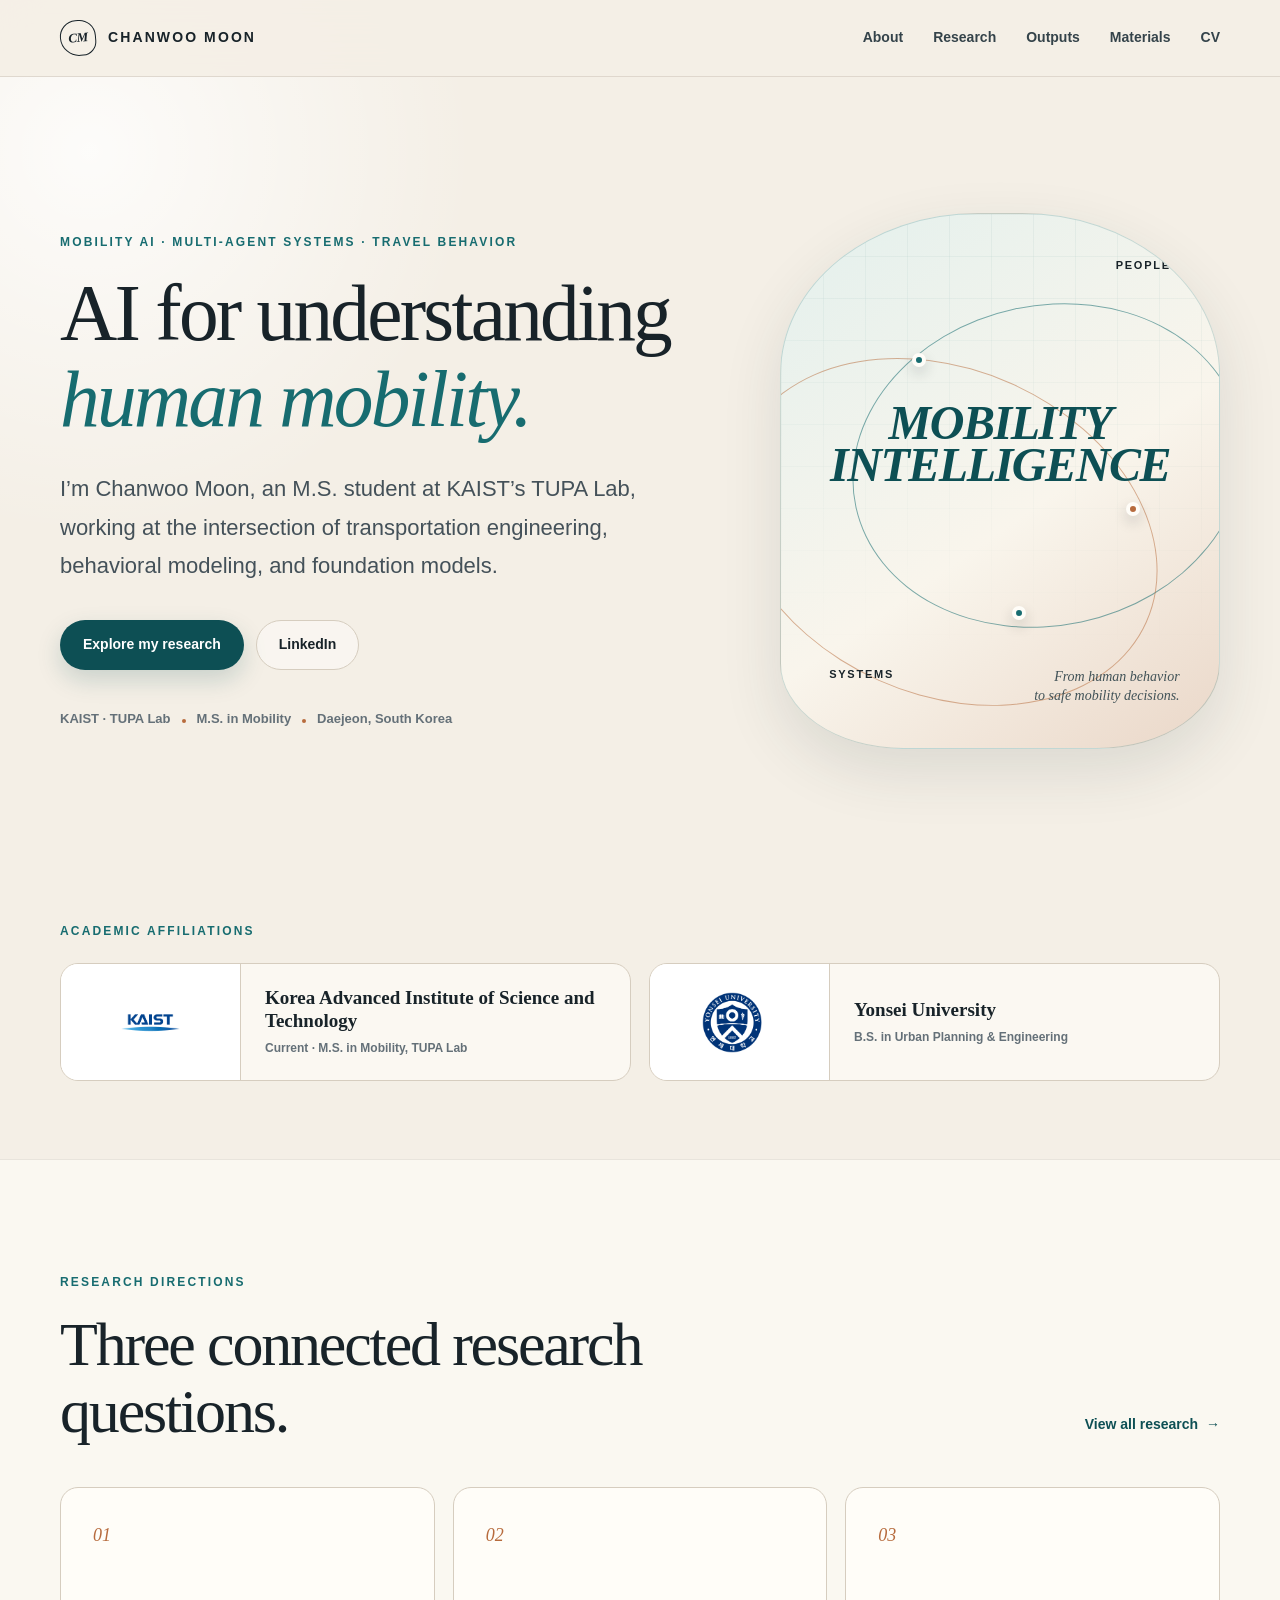
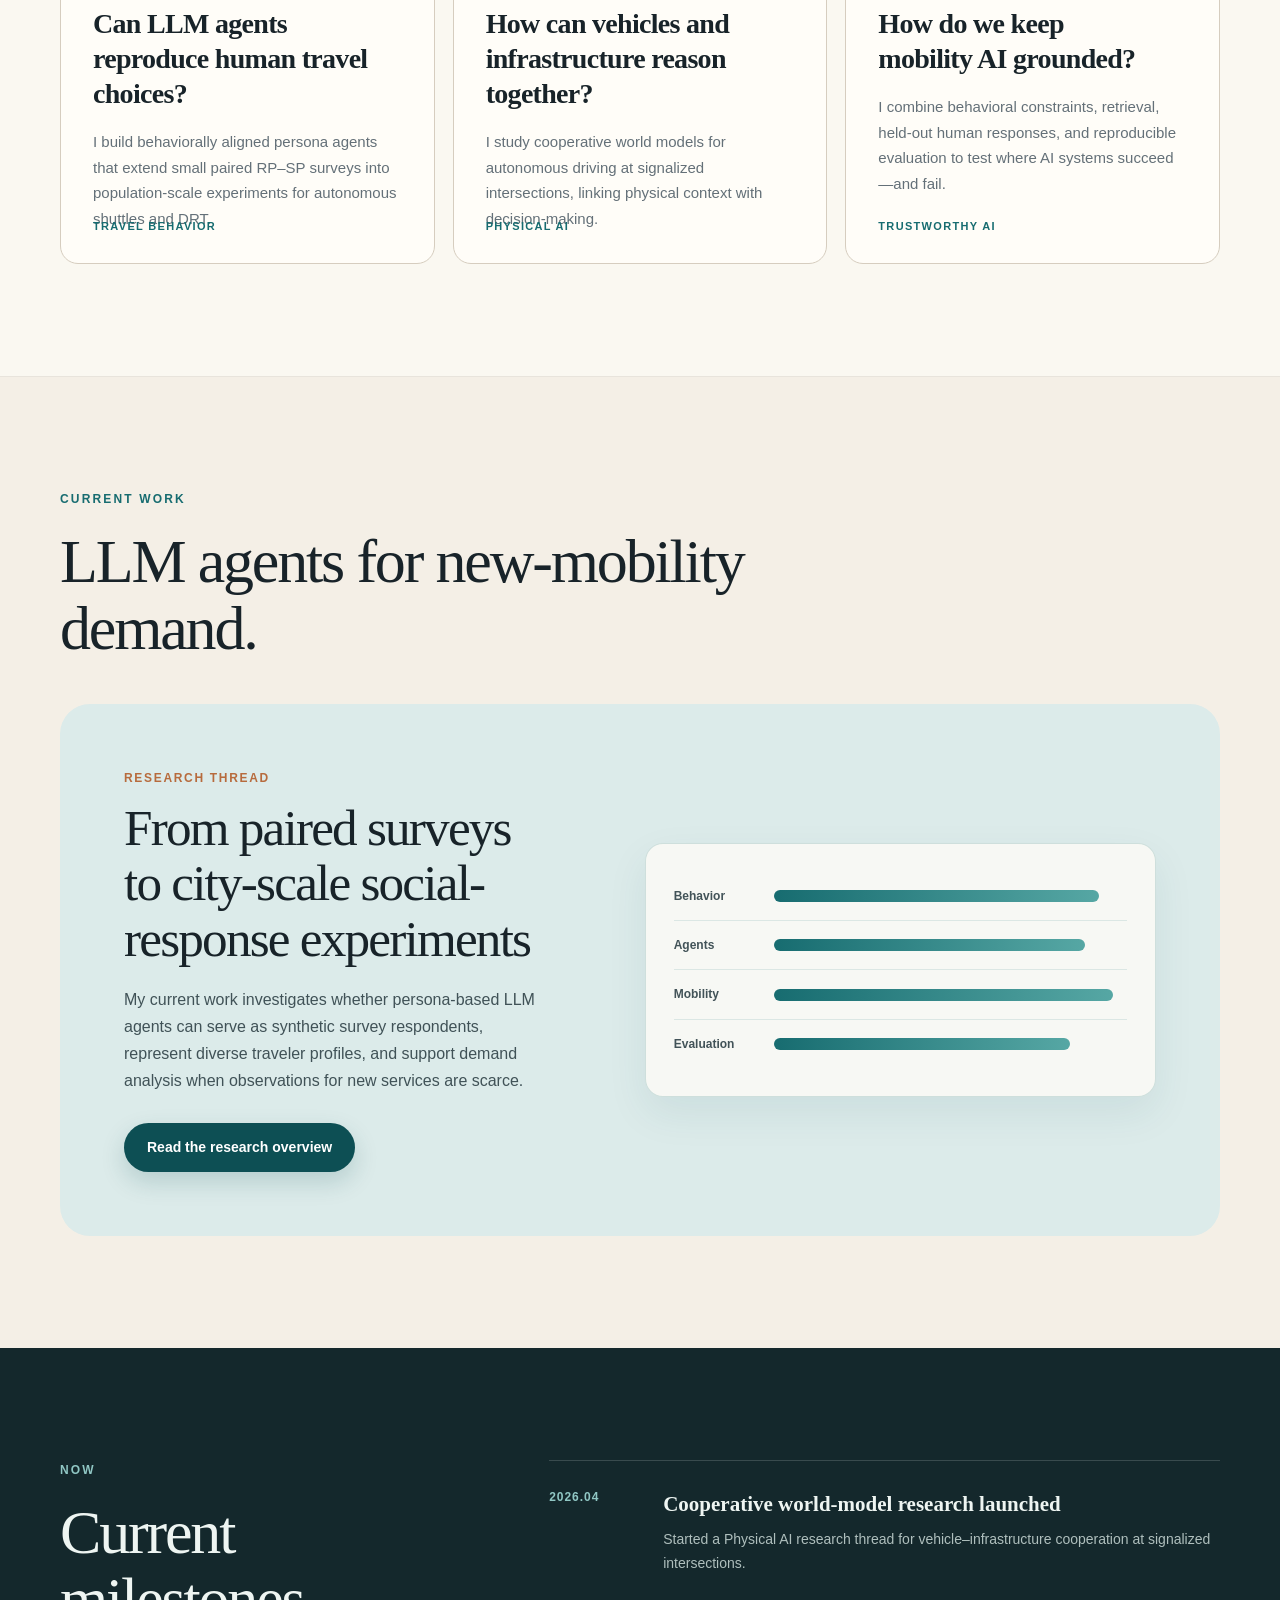
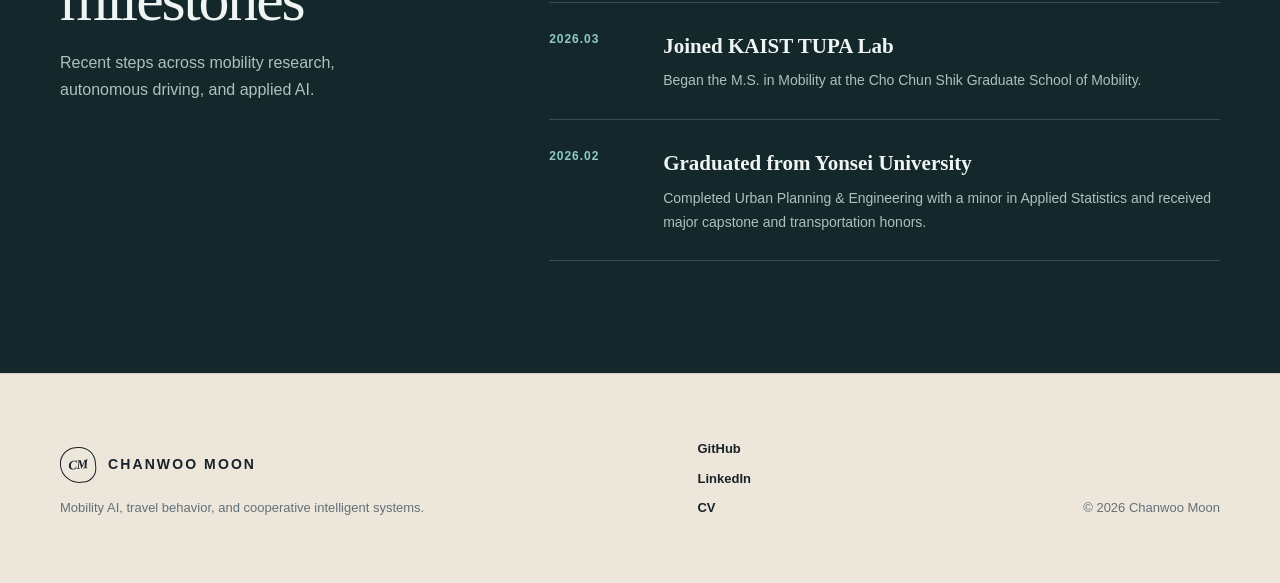
==== commit f536ef84: "Lead with the human mobility research focus The homepage introduction now states the research theme " ====
--- a/index.html
+++ b/index.html
@@ -11,7 +11,7 @@
     <meta property="og:url" content="https://urbanking.github.io/">
     <title>Chanwoo Moon — Mobility AI Researcher</title>
     <link rel="canonical" href="https://urbanking.github.io/">
-    <link rel="stylesheet" href="/assets/css/style.css">
+    <link rel="stylesheet" href="/assets/css/style.css?v=20260719-logos">
     <script src="/assets/js/site.js" defer></script>
   </head>
   <body>
@@ -44,11 +44,10 @@
       <section class="hero site-shell" aria-labelledby="hero-title">
         <div class="hero-copy">
           <p class="eyebrow">Mobility AI · Multi-Agent Systems · Travel Behavior</p>
-          <h1 id="hero-title">Building AI systems that understand<br><em>how people move.</em></h1>
+          <h1 id="hero-title">AI for understanding<br><em>human mobility.</em></h1>
           <p class="hero-lead">
-            I am Chanwoo Moon, an M.S. student in Mobility at KAIST's TUPA Lab.
-            My research combines transportation engineering, behavioral modeling, and foundation AI
-            to study new mobility services and cooperative autonomous driving.
+            I’m Chanwoo Moon, an M.S. student at KAIST’s TUPA Lab, working at the intersection of
+            transportation engineering, behavioral modeling, and foundation models.
           </p>
           <div class="hero-actions">
             <a class="button button-primary" href="/research/">Explore my research</a>
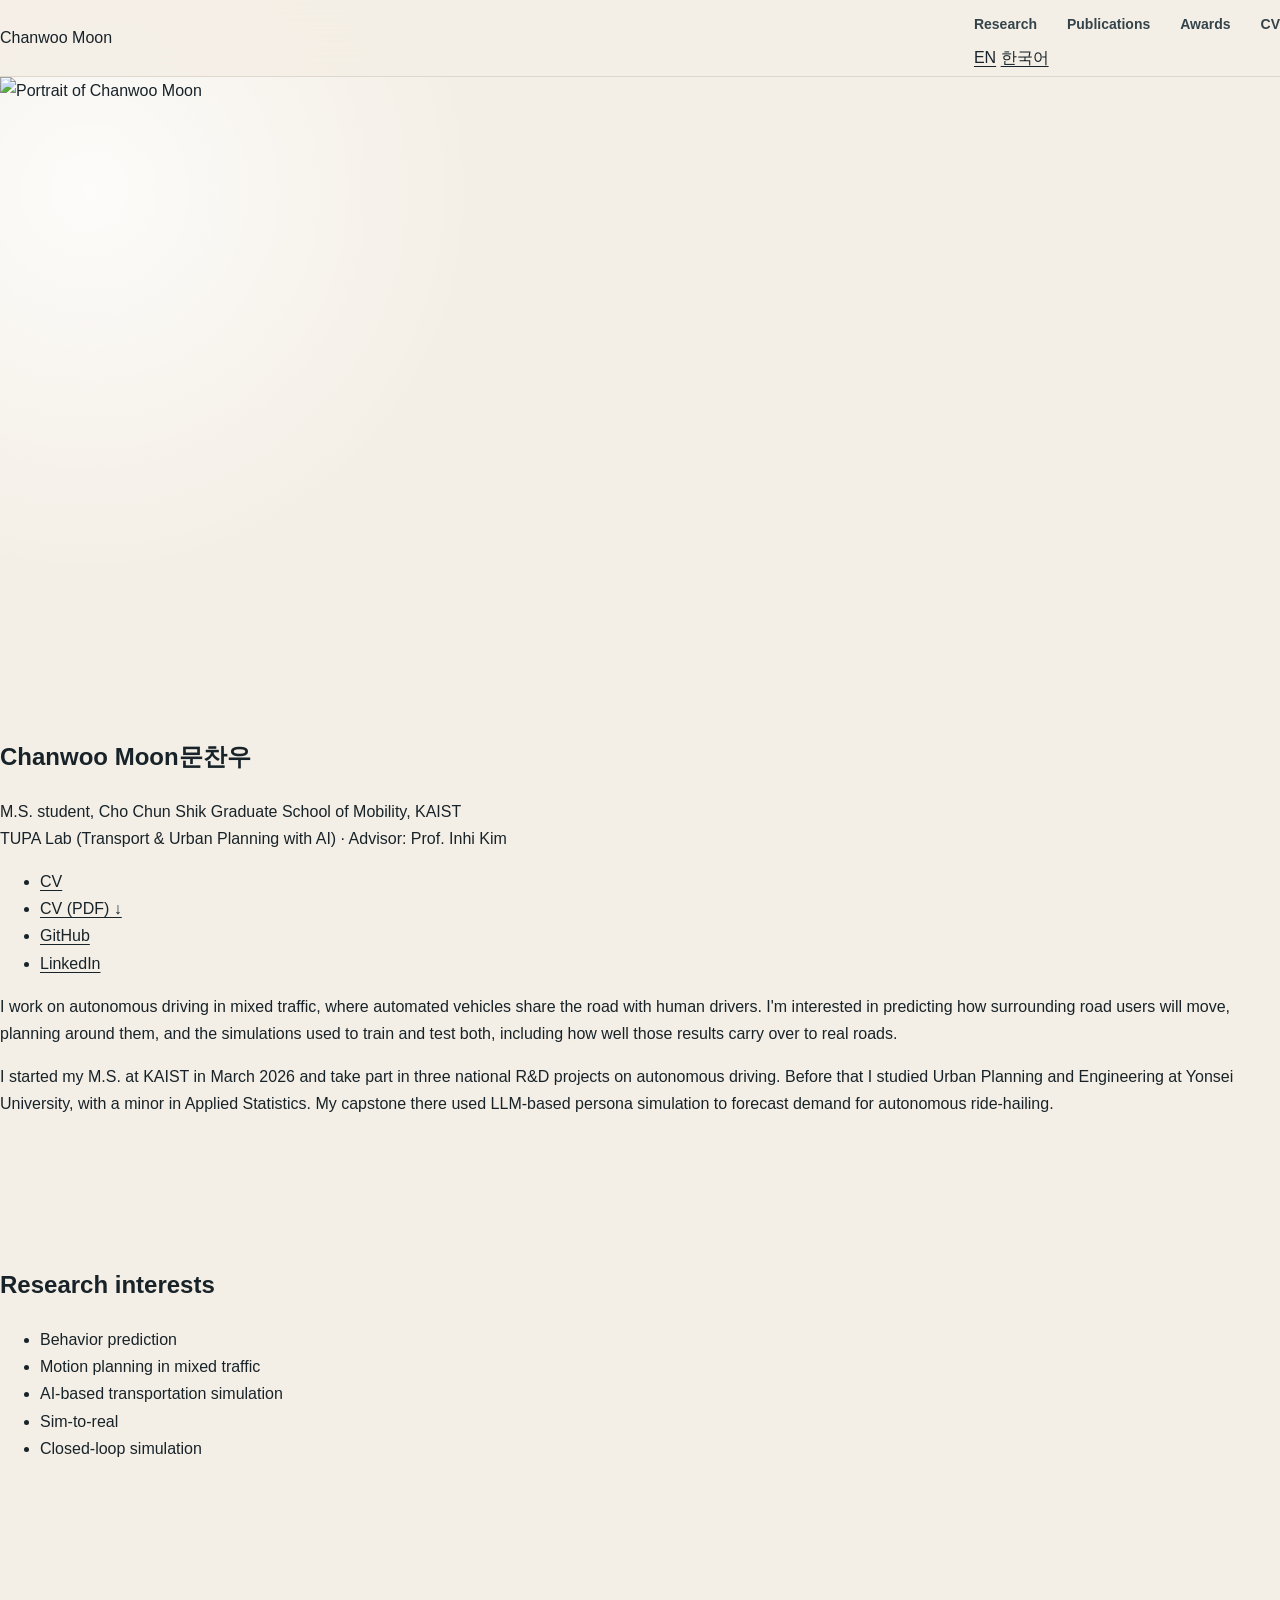
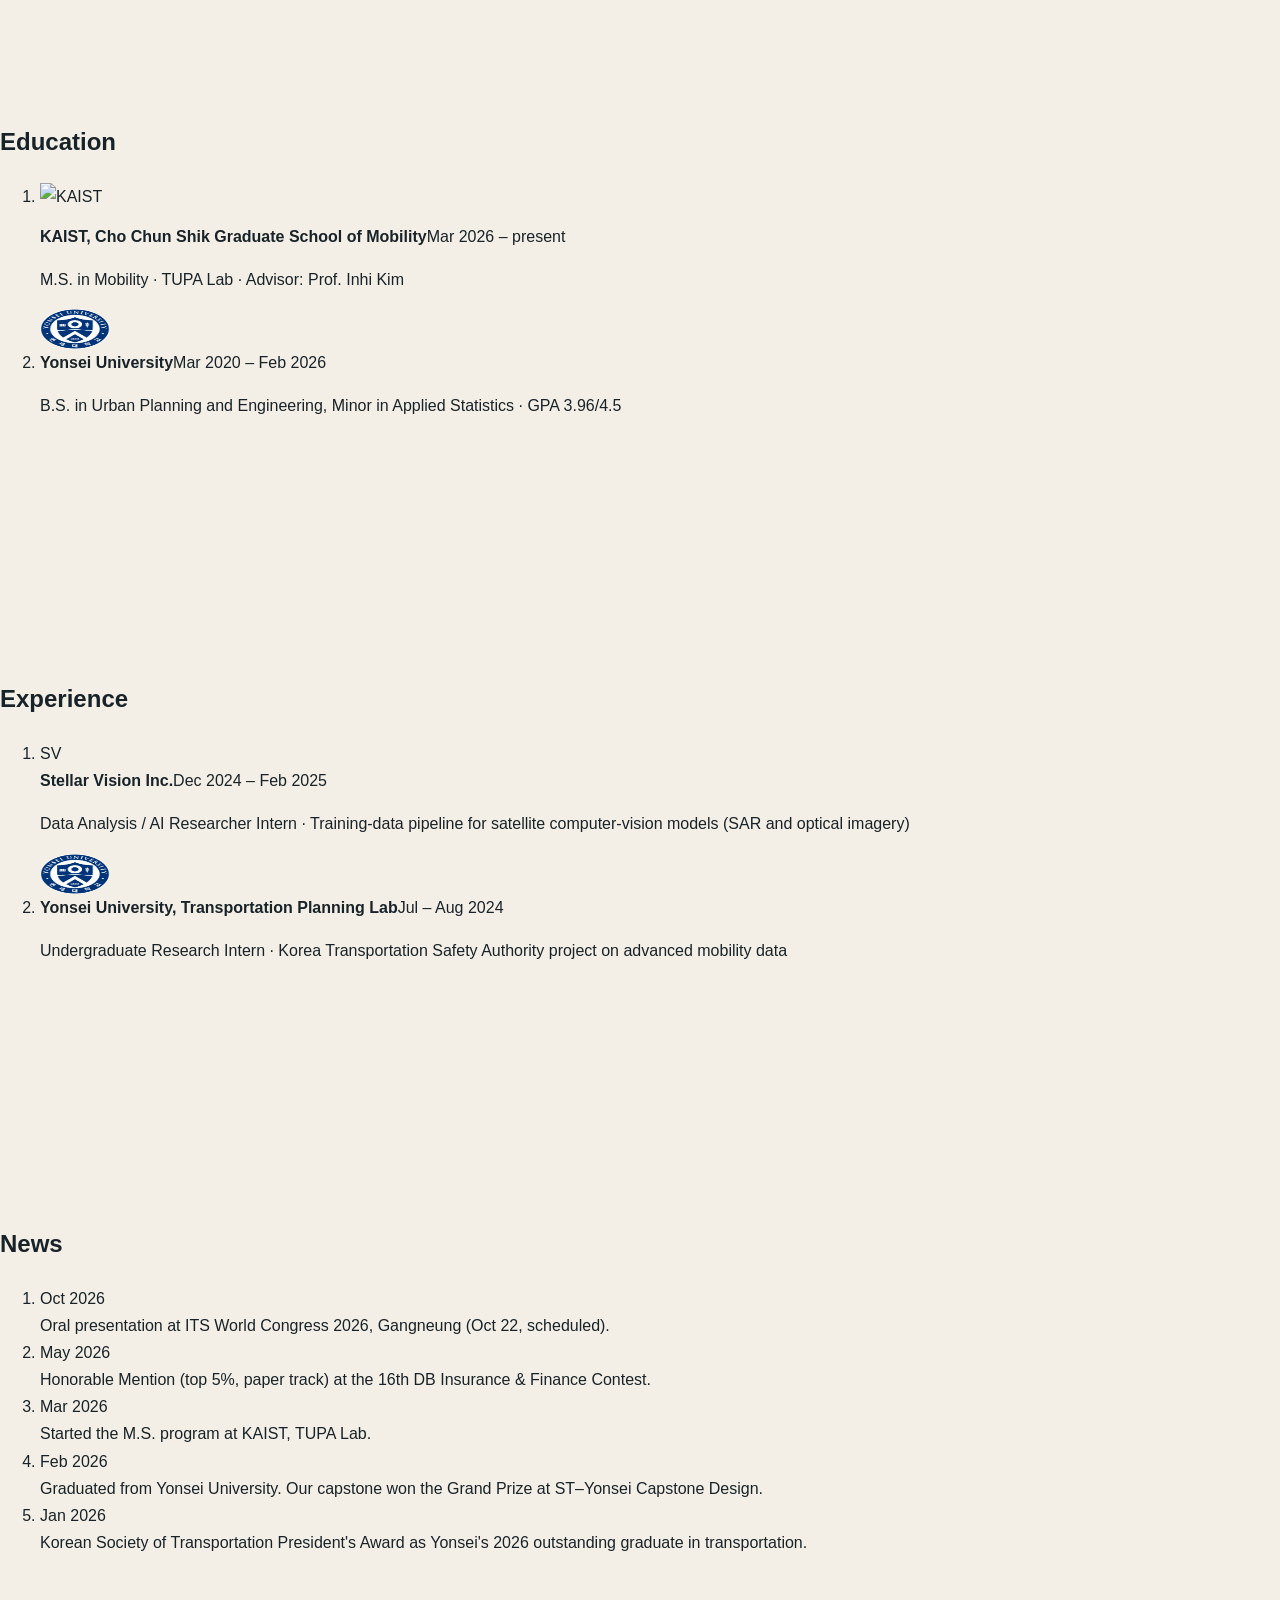
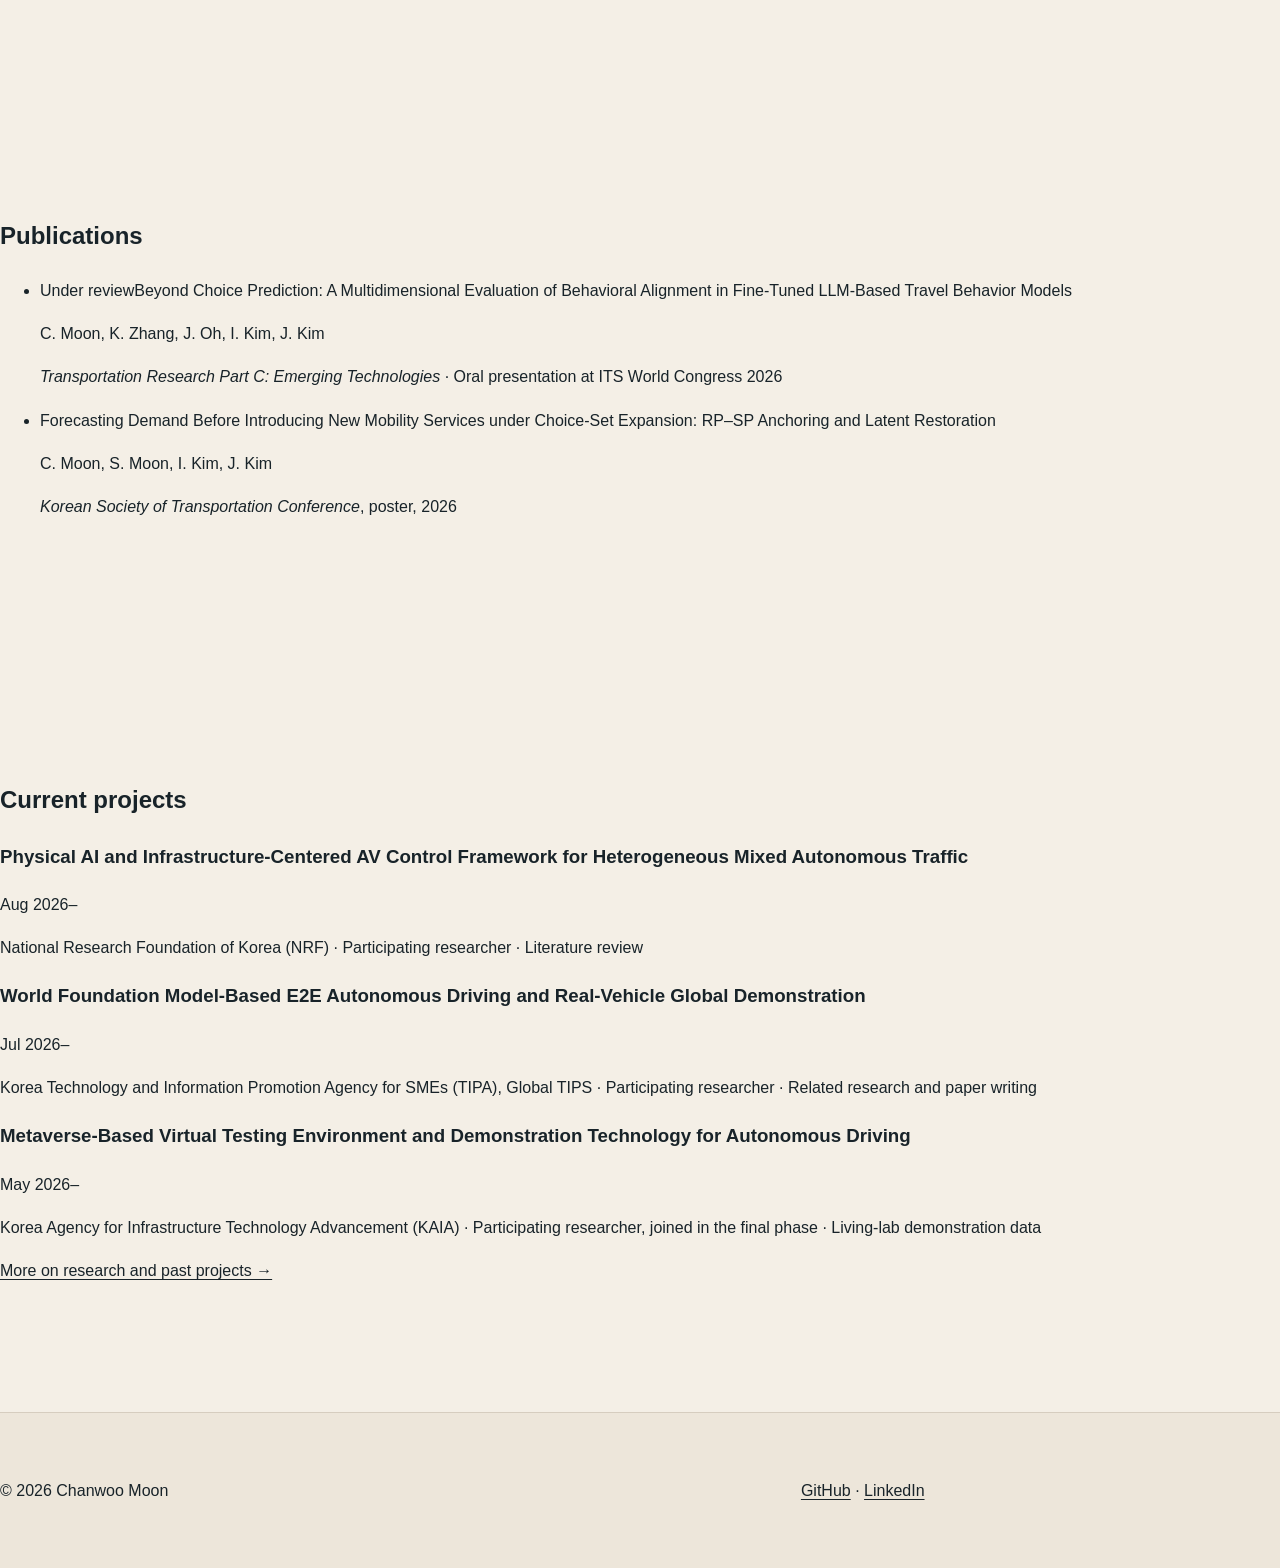
==== commit 60fee0ac: "Update home page, 404, README, and sitemap" ====
--- a/index.html
+++ b/index.html
@@ -3,193 +3,168 @@
   <head>
     <meta charset="utf-8">
     <meta name="viewport" content="width=device-width, initial-scale=1">
-    <meta name="description" content="Chanwoo Moon is a mobility AI researcher at KAIST working on multi-agent LLM systems, travel behavior, and cooperative autonomous driving.">
-    <meta name="theme-color" content="#f4efe6">
+    <title>Chanwoo Moon</title>
+    <meta name="description" content="Chanwoo Moon is an M.S. student at KAIST's TUPA Lab working on autonomous driving in mixed traffic: behavior prediction, motion planning, and AI-based traffic simulation.">
+    <meta name="theme-color" content="#f5f1e8">
     <meta property="og:type" content="website">
-    <meta property="og:title" content="Chanwoo Moon — Mobility AI Researcher">
-    <meta property="og:description" content="Multi-agent AI systems for travel behavior, new mobility, and cooperative autonomous driving.">
+    <meta property="og:title" content="Chanwoo Moon">
+    <meta property="og:description" content="Chanwoo Moon is an M.S. student at KAIST's TUPA Lab working on autonomous driving in mixed traffic: behavior prediction, motion planning, and AI-based traffic simulation.">
     <meta property="og:url" content="https://urbanking.github.io/">
-    <title>Chanwoo Moon — Mobility AI Researcher</title>
+    <meta property="og:image" content="https://urbanking.github.io/assets/img/chanwoo-moon.jpg">
     <link rel="canonical" href="https://urbanking.github.io/">
-    <link rel="stylesheet" href="/assets/css/style.css?v=20260719-logos">
+    <link rel="alternate" hreflang="en" href="https://urbanking.github.io/">
+    <link rel="alternate" hreflang="ko" href="https://urbanking.github.io/ko/">
+    <link rel="stylesheet" href="/assets/css/style.css?v=20260926b">
     <script src="/assets/js/site.js" defer></script>
   </head>
   <body>
     <a class="skip-link" href="#main-content">Skip to content</a>
-
     <header class="site-header">
-      <div class="site-shell header-inner">
-        <a class="brand" href="/" aria-label="Chanwoo Moon home">
-          <span class="brand-mark" aria-hidden="true">CM</span>
-          <span class="brand-text">CHANWOO MOON</span>
-        </a>
-
-        <button class="nav-toggle" type="button" aria-expanded="false" aria-controls="primary-navigation">
-          <span class="sr-only">Open menu</span>
-          <span aria-hidden="true"></span>
-          <span aria-hidden="true"></span>
-        </button>
-
-        <nav class="site-nav" id="primary-navigation" aria-label="Primary navigation">
-          <a href="/about/">About</a>
+      <div class="shell header-inner">
+        <a class="brand" href="/">Chanwoo Moon</a>
+        <div class="header-right">
+          <nav class="site-nav" aria-label="Primary navigation">
           <a href="/research/">Research</a>
-          <a href="/publications/">Outputs</a>
-          <a href="/materials/">Materials</a>
+          <a href="/publications/">Publications</a>
+          <a href="/awards/">Awards</a>
           <a href="/cv/">CV</a>
-        </nav>
+          </nav>
+          <div class="lang" aria-label="Language">
+            <a href="/" hreflang="en" lang="en" aria-current="true">EN</a>
+            <a href="/ko/" hreflang="ko" lang="ko">한국어</a>
+          </div>
+        </div>
       </div>
     </header>
 
-    <main id="main-content">
-      <section class="hero site-shell" aria-labelledby="hero-title">
-        <div class="hero-copy">
-          <p class="eyebrow">Mobility AI · Multi-Agent Systems · Travel Behavior</p>
-          <h1 id="hero-title">AI for understanding<br><em>human mobility.</em></h1>
-          <p class="hero-lead">
-            I’m Chanwoo Moon, an M.S. student at KAIST’s TUPA Lab, working at the intersection of
-            transportation engineering, behavioral modeling, and foundation models.
-          </p>
-          <div class="hero-actions">
-            <a class="button button-primary" href="/research/">Explore my research</a>
-            <a class="button button-quiet" href="https://www.linkedin.com/in/chanwoo-moon-48a9a2341/" rel="me">LinkedIn</a>
-          </div>
-          <ul class="hero-meta" aria-label="Current profile">
-            <li>KAIST · TUPA Lab</li>
-            <li>M.S. in Mobility</li>
-            <li>Daejeon, South Korea</li>
+    <main id="main-content" class="shell">
+      <section class="intro" aria-labelledby="name">
+        <img class="portrait" src="/assets/img/chanwoo-moon.jpg" alt="Portrait of Chanwoo Moon" width="480" height="640">
+        <div>
+          <h1 id="name">Chanwoo Moon<span class="ko" lang="ko">문찬우</span></h1>
+          <p class="role">M.S. student, Cho Chun Shik Graduate School of Mobility, KAIST<br>
+            TUPA Lab (Transport &amp; Urban Planning with AI) · Advisor: Prof. Inhi Kim</p>
+          <ul class="link-row">
+            <li><a href="/cv/">CV</a></li>
+            <li><a href="/assets/cv/Chanwoo_Moon_CV_EN.pdf" download="Chanwoo_Moon_CV_EN.pdf">CV (PDF) ↓</a></li>
+            <li><a href="https://github.com/urbanking">GitHub</a></li>
+            <li><a href="https://www.linkedin.com/in/chanwoo-moon-48a9a2341/" rel="me">LinkedIn</a></li>
           </ul>
-        </div>
-
-        <div class="hero-visual" aria-label="Abstract network representing people, mobility, and intelligent systems">
-          <div class="orbit-card">
-            <div class="orbit-grid" aria-hidden="true"></div>
-            <div class="orbit orbit-one" aria-hidden="true"></div>
-            <div class="orbit orbit-two" aria-hidden="true"></div>
-            <span class="signal signal-a" aria-hidden="true"></span>
-            <span class="signal signal-b" aria-hidden="true"></span>
-            <span class="signal signal-c" aria-hidden="true"></span>
-            <div class="orbit-label orbit-label-top">People</div>
-            <div class="orbit-label orbit-label-middle">MOBILITY<br>INTELLIGENCE</div>
-            <div class="orbit-label orbit-label-bottom">Systems</div>
-            <p class="orbit-caption">From human behavior<br>to safe mobility decisions.</p>
-          </div>
         </div>
       </section>
 
-      <section class="affiliation-section site-shell" aria-labelledby="affiliations-title">
-        <p class="eyebrow" id="affiliations-title">Academic affiliations</p>
-        <div class="affiliation-grid">
-          <a class="affiliation-card" href="https://www.kaist.ac.kr/en/" aria-label="KAIST — current M.S. affiliation">
-            <span class="affiliation-logo-wrap"><img src="/assets/img/kaist-logo.gif" alt="KAIST"></span>
-            <span class="affiliation-copy"><strong>Korea Advanced Institute of Science and Technology</strong><small>Current · M.S. in Mobility, TUPA Lab</small></span>
-          </a>
-          <a class="affiliation-card" href="https://www.yonsei.ac.kr/en_sc/" aria-label="Yonsei University — bachelor's degree affiliation">
-            <span class="affiliation-logo-wrap affiliation-logo-wrap-seal"><img src="/assets/img/yonsei-logo.png" alt="Yonsei University"></span>
-            <span class="affiliation-copy"><strong>Yonsei University</strong><small>B.S. in Urban Planning &amp; Engineering</small></span>
-          </a>
-        </div>
+      <section class="bio" aria-label="About">
+        <p>I work on autonomous driving in mixed traffic, where automated vehicles share the road with human drivers.
+          I'm interested in predicting how surrounding road users will move, planning around them,
+          and the simulations used to train and test both, including how well those results carry over to real roads.</p>
+        <p>I started my M.S. at KAIST in March 2026 and take part in three national R&amp;D projects on autonomous driving.
+          Before that I studied Urban Planning and Engineering at Yonsei University, with a minor in Applied Statistics.
+          My capstone there used LLM-based persona simulation to forecast demand for autonomous ride-hailing.</p>
       </section>
 
-      <section class="section section-tinted">
-        <div class="site-shell">
-          <div class="section-heading">
-            <div>
-              <p class="eyebrow">Research directions</p>
-              <h2>Three connected research questions.</h2>
-            </div>
-            <a class="text-link" href="/research/">View all research <span aria-hidden="true">→</span></a>
-          </div>
-
-          <div class="card-grid card-grid-three">
-            <article class="research-card">
-              <span class="card-index">01</span>
-              <h3>Can LLM agents reproduce human travel choices?</h3>
-              <p>I build behaviorally aligned persona agents that extend small paired RP–SP surveys into population-scale experiments for autonomous shuttles and DRT.</p>
-              <span class="card-tag">Travel behavior</span>
-            </article>
-            <article class="research-card">
-              <span class="card-index">02</span>
-              <h3>How can vehicles and infrastructure reason together?</h3>
-              <p>I study cooperative world models for autonomous driving at signalized intersections, linking physical context with decision-making.</p>
-              <span class="card-tag">Physical AI</span>
-            </article>
-            <article class="research-card">
-              <span class="card-index">03</span>
-              <h3>How do we keep mobility AI grounded?</h3>
-              <p>I combine behavioral constraints, retrieval, held-out human responses, and reproducible evaluation to test where AI systems succeed—and fail.</p>
-              <span class="card-tag">Trustworthy AI</span>
-            </article>
-          </div>
-        </div>
+      <section class="section" aria-labelledby="interests">
+        <h2 id="interests">Research interests</h2>
+        <ul class="chips">
+          <li>Behavior prediction</li>
+          <li>Motion planning in mixed traffic</li>
+          <li>AI-based transportation simulation</li>
+          <li>Sim-to-real</li>
+          <li>Closed-loop simulation</li>
+        </ul>
       </section>
 
-      <section class="section site-shell">
-        <div class="section-heading">
-          <div>
-            <p class="eyebrow">Current work</p>
-            <h2>LLM agents for new-mobility demand.</h2>
-          </div>
-        </div>
-
-        <article class="feature-panel">
-          <div class="feature-copy">
-            <p class="kicker">Research thread</p>
-            <h3>From paired surveys to city-scale social-response experiments</h3>
-            <p>
-              My current work investigates whether persona-based LLM agents can serve as synthetic survey respondents,
-              represent diverse traveler profiles, and support demand analysis when observations for new services are scarce.
-            </p>
-            <a class="button button-primary" href="/research/">Read the research overview</a>
-          </div>
-          <div class="mini-chart" aria-label="Core research components">
-            <div class="mini-chart-row"><span>Behavior</span><i style="--value: 92%"></i></div>
-            <div class="mini-chart-row"><span>Agents</span><i style="--value: 88%"></i></div>
-            <div class="mini-chart-row"><span>Mobility</span><i style="--value: 96%"></i></div>
-            <div class="mini-chart-row"><span>Evaluation</span><i style="--value: 84%"></i></div>
-          </div>
-        </article>
+      <section class="section" aria-labelledby="education">
+        <h2 id="education">Education</h2>
+        <ol class="timeline">
+          <li>
+            <img class="tl-logo" src="/assets/img/kaist-logo.png" alt="KAIST" width="88" height="40">
+            <div>
+              <div class="cv-row"><strong>KAIST, Cho Chun Shik Graduate School of Mobility</strong><span class="when">Mar 2026 – present</span></div>
+              <p class="sub">M.S. in Mobility · TUPA Lab · Advisor: Prof. Inhi Kim</p>
+            </div>
+          </li>
+          <li>
+            <img class="tl-logo" src="/assets/img/yonsei-logo.png" alt="Yonsei University" width="88" height="40">
+            <div>
+              <div class="cv-row"><strong>Yonsei University</strong><span class="when">Mar 2020 – Feb 2026</span></div>
+              <p class="sub">B.S. in Urban Planning and Engineering, Minor in Applied Statistics · GPA 3.96/4.5</p>
+            </div>
+          </li>
+        </ol>
       </section>
 
-      <section class="section section-dark">
-        <div class="site-shell news-layout">
-          <div>
-            <p class="eyebrow eyebrow-light">Now</p>
-            <h2>Current milestones</h2>
-            <p class="section-intro">Recent steps across mobility research, autonomous driving, and applied AI.</p>
-          </div>
-          <ol class="news-list">
-            <li>
-              <time datetime="2026-04">2026.04</time>
-              <div><strong>Cooperative world-model research launched</strong><span>Started a Physical AI research thread for vehicle–infrastructure cooperation at signalized intersections.</span></div>
-            </li>
-            <li>
-              <time datetime="2026-03">2026.03</time>
-              <div><strong>Joined KAIST TUPA Lab</strong><span>Began the M.S. in Mobility at the Cho Chun Shik Graduate School of Mobility.</span></div>
-            </li>
-            <li>
-              <time datetime="2026-02">2026.02</time>
-              <div><strong>Graduated from Yonsei University</strong><span>Completed Urban Planning &amp; Engineering with a minor in Applied Statistics and received major capstone and transportation honors.</span></div>
-            </li>
-          </ol>
+      <section class="section" aria-labelledby="experience">
+        <h2 id="experience">Experience</h2>
+        <ol class="timeline">
+          <li>
+            <span class="tl-badge" aria-hidden="true">SV</span>
+            <div>
+              <div class="cv-row"><strong>Stellar Vision Inc.</strong><span class="when">Dec 2024 – Feb 2025</span></div>
+              <p class="sub">Data Analysis / AI Researcher Intern · Training-data pipeline for satellite computer-vision models (SAR and optical imagery)</p>
+            </div>
+          </li>
+          <li>
+            <img class="tl-logo" src="/assets/img/yonsei-logo.png" alt="Yonsei University" width="88" height="40">
+            <div>
+              <div class="cv-row"><strong>Yonsei University, Transportation Planning Lab</strong><span class="when">Jul – Aug 2024</span></div>
+              <p class="sub">Undergraduate Research Intern · Korea Transportation Safety Authority project on advanced mobility data</p>
+            </div>
+          </li>
+        </ol>
+      </section>
+
+      <section class="section" aria-labelledby="news">
+        <h2 id="news">News</h2>
+        <ol class="dated">
+          <li><time>Oct 2026</time><div>Oral presentation at ITS World Congress 2026, Gangneung (Oct 22, scheduled).</div></li>
+          <li><time>May 2026</time><div>Honorable Mention (top 5%, paper track) at the 16th DB Insurance &amp; Finance Contest.</div></li>
+          <li><time>Mar 2026</time><div>Started the M.S. program at KAIST, TUPA Lab.</div></li>
+          <li><time>Feb 2026</time><div>Graduated from Yonsei University. Our capstone won the Grand Prize at ST–Yonsei Capstone Design.</div></li>
+          <li><time>Jan 2026</time><div>Korean Society of Transportation President's Award as Yonsei's 2026 outstanding graduate in transportation.</div></li>
+        </ol>
+      </section>
+
+      <section class="section" aria-labelledby="pubs">
+        <h2 id="pubs">Publications</h2>
+        <ul class="pubs">
+          <li>
+            <div><span class="status">Under review</span><span class="pub-title">Beyond Choice Prediction: A Multidimensional Evaluation of Behavioral Alignment in Fine-Tuned LLM-Based Travel Behavior Models</span></div>
+            <p class="pub-authors">C. Moon, K. Zhang, J. Oh, I. Kim, J. Kim</p>
+            <p class="pub-venue"><em>Transportation Research Part C: Emerging Technologies</em> · Oral presentation at ITS World Congress 2026</p>
+          </li>
+          <li>
+            <div><span class="pub-title">Forecasting Demand Before Introducing New Mobility Services under Choice-Set Expansion: RP–SP Anchoring and Latent Restoration</span></div>
+            <p class="pub-authors">C. Moon, S. Moon, I. Kim, J. Kim</p>
+            <p class="pub-venue"><em>Korean Society of Transportation Conference</em>, poster, 2026</p>
+          </li>
+        </ul>
+      </section>
+
+      <section class="section" aria-labelledby="projects">
+        <h2 id="projects">Current projects</h2>
+        <div class="entries">
+          <article class="entry">
+            <div class="entry-head"><h3>Physical AI and Infrastructure-Centered AV Control Framework for Heterogeneous Mixed Autonomous Traffic</h3><span class="when">Aug 2026–</span></div>
+            <p class="meta">National Research Foundation of Korea (NRF) · Participating researcher · Literature review</p>
+          </article>
+          <article class="entry">
+            <div class="entry-head"><h3>World Foundation Model-Based E2E Autonomous Driving and Real-Vehicle Global Demonstration</h3><span class="when">Jul 2026–</span></div>
+            <p class="meta">Korea Technology and Information Promotion Agency for SMEs (TIPA), Global TIPS · Participating researcher · Related research and paper writing</p>
+          </article>
+          <article class="entry">
+            <div class="entry-head"><h3>Metaverse-Based Virtual Testing Environment and Demonstration Technology for Autonomous Driving</h3><span class="when">May 2026–</span></div>
+            <p class="meta">Korea Agency for Infrastructure Technology Advancement (KAIA) · Participating researcher, joined in the final phase · Living-lab demonstration data</p>
+          </article>
         </div>
+        <p class="more"><a href="/research/">More on research and past projects →</a></p>
       </section>
+
     </main>
 
     <footer class="site-footer">
-      <div class="site-shell footer-inner">
-        <div>
-          <a class="brand footer-brand" href="/">
-            <span class="brand-mark" aria-hidden="true">CM</span>
-            <span class="brand-text">CHANWOO MOON</span>
-          </a>
-          <p>Mobility AI, travel behavior, and cooperative intelligent systems.</p>
-        </div>
-        <div class="footer-links">
-          <a href="https://github.com/urbanking">GitHub</a>
-          <a href="https://www.linkedin.com/in/chanwoo-moon-48a9a2341/">LinkedIn</a>
-          <a href="/cv/">CV</a>
-        </div>
-        <p class="copyright">© <span data-current-year>2026</span> Chanwoo Moon</p>
+      <div class="shell footer-inner">
+        <span>© <span data-current-year>2026</span> Chanwoo Moon</span>
+        <span><a href="https://github.com/urbanking">GitHub</a> · <a href="https://www.linkedin.com/in/chanwoo-moon-48a9a2341/">LinkedIn</a></span>
       </div>
     </footer>
   </body>
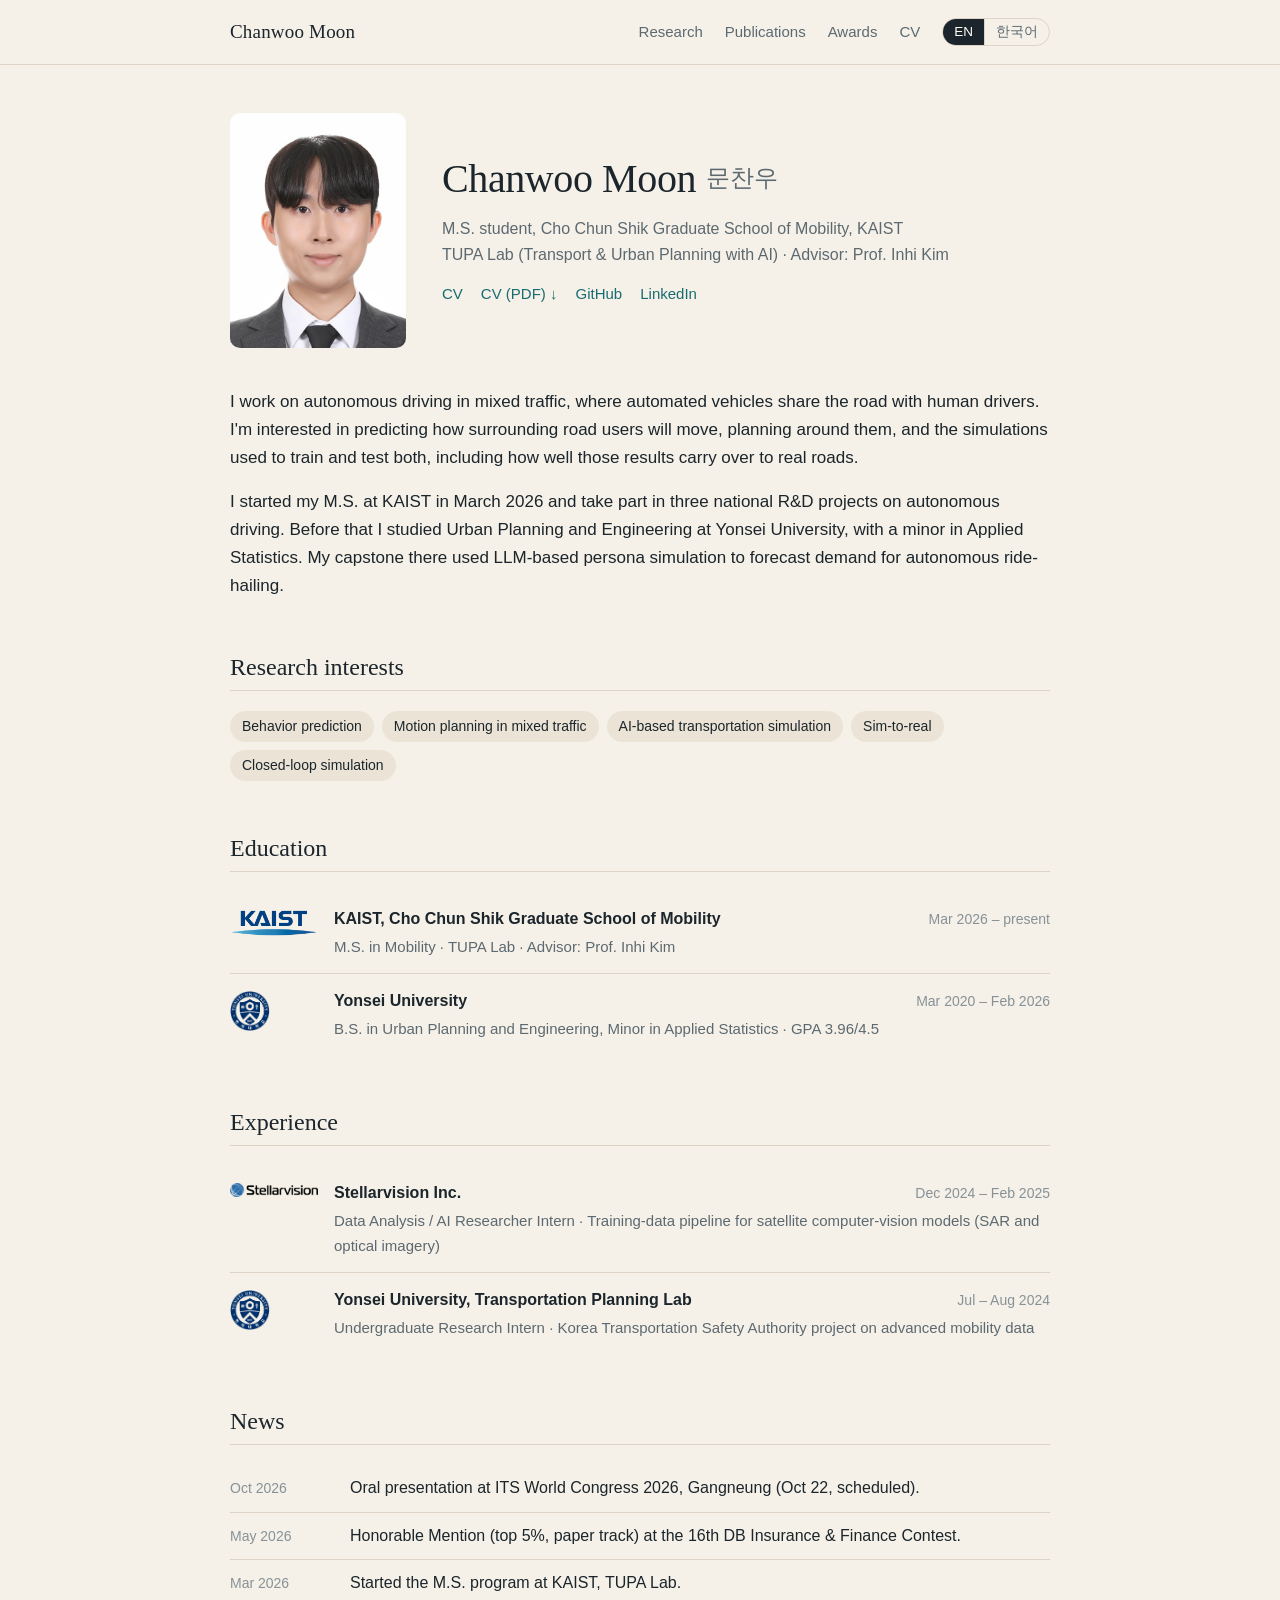
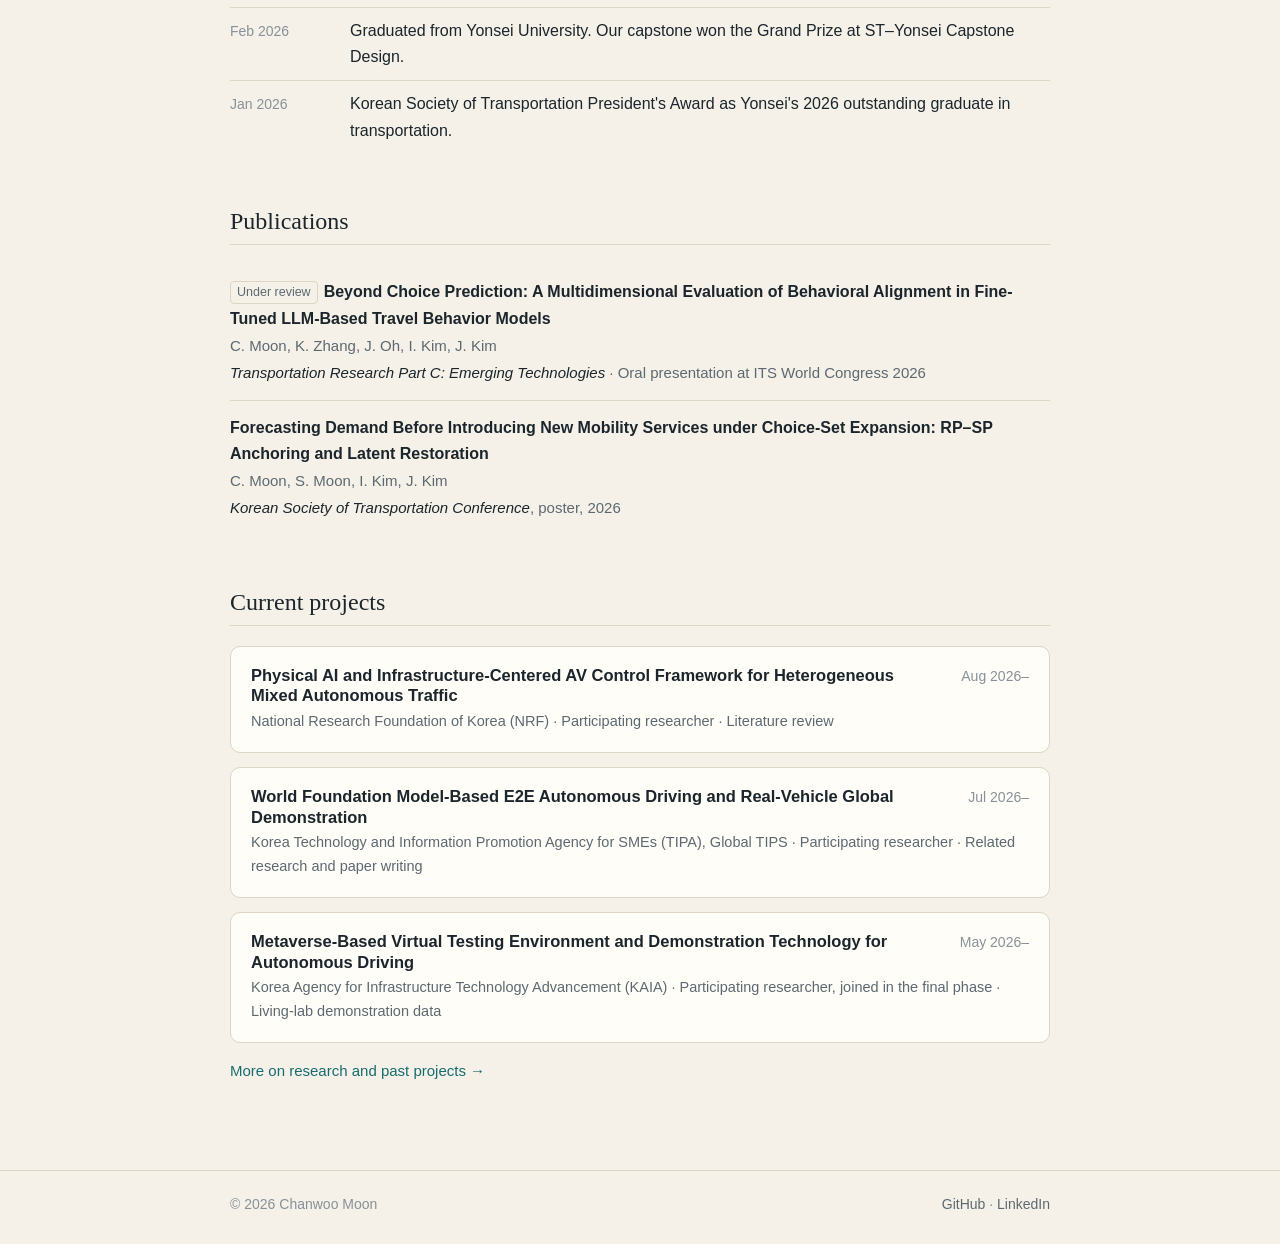
==== commit 6f0bde3b: "Show Stellarvision logo on home page" ====
--- a/index.html
+++ b/index.html
@@ -97,9 +97,9 @@
         <h2 id="experience">Experience</h2>
         <ol class="timeline">
           <li>
-            <span class="tl-badge" aria-hidden="true">SV</span>
+            <img class="tl-logo" src="/assets/img/stellarvision-logo.png" alt="Stellarvision" width="88" height="40">
             <div>
-              <div class="cv-row"><strong>Stellar Vision Inc.</strong><span class="when">Dec 2024 – Feb 2025</span></div>
+              <div class="cv-row"><strong>Stellarvision Inc.</strong><span class="when">Dec 2024 – Feb 2025</span></div>
               <p class="sub">Data Analysis / AI Researcher Intern · Training-data pipeline for satellite computer-vision models (SAR and optical imagery)</p>
             </div>
           </li>
--- a/assets/css/style.css
+++ b/assets/css/style.css
@@ -1,1377 +1,183 @@
 :root {
   color-scheme: light;
-  --paper: #f4efe6;
-  --paper-deep: #e8dfd1;
+  --paper: #f5f1e8;
   --surface: #fffdf8;
-  --ink: #182329;
-  --muted: #647078;
-  --teal: #176c70;
-  --teal-dark: #0d4f54;
-  --teal-soft: #dcebea;
-  --copper: #b76b3d;
-  --rule: #d6cdbf;
-  --dark: #14282c;
-  --shadow: 0 22px 60px rgba(44, 56, 55, 0.12);
-  --radius-lg: 30px;
-  --radius-md: 18px;
-  --font-display: "Iowan Old Style", "Palatino Linotype", "Book Antiqua", Georgia, serif;
-  --font-body: -apple-system, BlinkMacSystemFont, "Segoe UI", "Noto Sans KR", sans-serif;
+  --ink: #1b252b;
+  --muted: #5d6970;
+  --faint: #879197;
+  --accent: #176c70;
+  --accent-ink: #0f5357;
+  --rule: #ddd4c5;
+  --chip: #ebe4d6;
+  --serif: "Iowan Old Style", "Palatino Linotype", "Book Antiqua", Georgia, serif;
+  --sans: -apple-system, BlinkMacSystemFont, "Segoe UI", "Apple SD Gothic Neo", "Noto Sans KR", Roboto, sans-serif;
+  --width: 860px;
 }
 
-* {
-  box-sizing: border-box;
-}
+* { box-sizing: border-box; }
 
-html {
-  scroll-behavior: smooth;
-}
+html { -webkit-text-size-adjust: 100%; }
 
 body {
   margin: 0;
-  min-width: 320px;
-  background:
-    radial-gradient(circle at 7% 4%, rgba(255, 255, 255, 0.8), transparent 24rem),
-    var(--paper);
+  background: var(--paper);
   color: var(--ink);
-  font-family: var(--font-body);
+  font-family: var(--sans);
   font-size: 16px;
-  line-height: 1.7;
+  line-height: 1.65;
   text-rendering: optimizeLegibility;
 }
 
-img,
-iframe {
-  display: block;
-  max-width: 100%;
-}
+img { display: block; max-width: 100%; height: auto; }
 
-a {
-  color: inherit;
-  text-underline-offset: 0.2em;
-}
-
-button,
-a {
-  -webkit-tap-highlight-color: transparent;
-}
-
-button,
-input,
-textarea,
-select {
-  font: inherit;
-}
-
-:focus-visible {
-  outline: 3px solid var(--copper);
-  outline-offset: 4px;
-}
-
-.sr-only {
-  position: absolute;
-  width: 1px;
-  height: 1px;
-  padding: 0;
-  margin: -1px;
-  overflow: hidden;
-  clip: rect(0, 0, 0, 0);
-  white-space: nowrap;
-  border: 0;
-}
+a { color: var(--accent); text-decoration: none; text-underline-offset: 0.18em; }
+a:hover, a:focus-visible { color: var(--accent-ink); text-decoration: underline; }
+a:focus-visible { outline: 2px solid var(--accent); outline-offset: 2px; border-radius: 2px; }
 
 .skip-link {
-  position: fixed;
-  z-index: 1000;
-  top: 12px;
-  left: 12px;
-  padding: 10px 16px;
-  transform: translateY(-150%);
-  border-radius: 999px;
-  background: var(--ink);
-  color: #fff;
-  font-weight: 700;
+  position: absolute; left: 12px; top: -48px; z-index: 10;
+  padding: 8px 12px; background: var(--ink); color: #fff; border-radius: 6px;
 }
+.skip-link:focus { top: 12px; color: #fff; }
 
-.skip-link:focus {
-  transform: translateY(0);
+.shell { width: 100%; max-width: var(--width); margin: 0 auto; padding: 0 20px; }
+
+/* Header */
+.site-header { border-bottom: 1px solid var(--rule); }
+.header-inner { display: flex; align-items: center; justify-content: space-between; gap: 16px; min-height: 64px; flex-wrap: wrap; }
+.brand { font-family: var(--serif); font-size: 19px; color: var(--ink); letter-spacing: 0.01em; }
+.brand:hover { color: var(--ink); text-decoration: none; }
+.site-nav { display: flex; gap: 22px; flex-wrap: wrap; }
+.site-nav a { color: var(--muted); font-size: 15px; }
+.site-nav a:hover { color: var(--ink); }
+.site-nav a[aria-current="page"] { color: var(--ink); text-decoration: underline; text-decoration-color: var(--accent); text-decoration-thickness: 2px; text-underline-offset: 6px; }
+.header-right { display: flex; align-items: center; gap: 22px; flex-wrap: wrap; }
+.lang { display: flex; font-size: 13.5px; border: 1px solid var(--rule); border-radius: 999px; overflow: hidden; }
+.lang a { color: var(--muted); padding: 3px 11px; line-height: 1.5; }
+.lang a + a { border-left: 1px solid var(--rule); }
+.lang a:hover { color: var(--ink); text-decoration: none; background: var(--chip); }
+.lang a[aria-current="true"] { color: var(--surface); background: var(--ink); }
+
+/* Career timeline (home) */
+.timeline { list-style: none; margin: 0; padding: 0; }
+.timeline > li { display: grid; grid-template-columns: 88px 1fr; gap: 16px; align-items: start; padding: 14px 0; border-bottom: 1px solid var(--rule); }
+.timeline > li:last-child { border-bottom: 0; }
+.timeline .cv-row strong { font-weight: 600; }
+.timeline .sub { color: var(--muted); font-size: 15px; margin: 2px 0 0; }
+.tl-logo { max-width: 88px; max-height: 40px; width: auto; height: auto; margin-top: 3px; mix-blend-mode: multiply; }
+.tl-badge { display: grid; place-items: center; width: 40px; height: 40px; border-radius: 8px; background: var(--chip); color: var(--muted); font-size: 13px; font-weight: 600; letter-spacing: 0.04em; }
+
+/* PDF links */
+.pdf-links { display: flex; flex-wrap: wrap; align-items: center; gap: 10px; margin: 18px 0 0; }
+.pdf-links .muted { font-size: 15px; margin-right: 4px; }
+.pdf-links a { font-size: 14.5px; border: 1px solid var(--accent); border-radius: 6px; padding: 4px 12px; }
+.pdf-links a:hover { background: var(--accent); color: var(--surface); text-decoration: none; }
+
+/* Korean pages */
+:lang(ko) { word-break: keep-all; overflow-wrap: anywhere; }
+html[lang="ko"] h1, html[lang="ko"] h2, html[lang="ko"] .brand { font-family: var(--sans); letter-spacing: -0.02em; }
+html[lang="ko"] h1 { font-weight: 600; font-size: 36px; }
+html[lang="ko"] h2 { font-weight: 600; font-size: 21px; }
+html[lang="ko"] .brand { font-weight: 600; font-size: 18px; }
+
+/* Main */
+main.shell { padding-top: 48px; padding-bottom: 72px; }
+
+h1, h2, h3 { font-weight: 400; line-height: 1.25; margin: 0; }
+h1 { font-family: var(--serif); font-size: 40px; letter-spacing: -0.01em; }
+h2 {
+  font-family: var(--serif); font-size: 24px; color: var(--ink);
+  padding-bottom: 8px; border-bottom: 1px solid var(--rule); margin-bottom: 20px;
 }
+h3 { font-size: 16.5px; font-weight: 600; }
+p { margin: 0 0 14px; }
 
-.site-shell {
-  width: min(1160px, calc(100% - 48px));
-  margin-inline: auto;
+.section { margin-top: 52px; }
+.muted { color: var(--muted); }
+.small { font-size: 14px; }
+.ko { font-family: var(--sans); font-size: 0.6em; color: var(--muted); margin-left: 10px; letter-spacing: 0; vertical-align: 0.25em; }
+
+/* Intro (home) */
+.intro { display: grid; grid-template-columns: 176px 1fr; gap: 36px; align-items: center; }
+.portrait { width: 176px; aspect-ratio: 3 / 4; object-fit: cover; border-radius: 10px; background: var(--chip); }
+.intro .role { margin: 12px 0 14px; color: var(--muted); }
+.link-row { display: flex; flex-wrap: wrap; gap: 8px 18px; margin: 0; padding: 0; list-style: none; font-size: 15px; }
+
+.bio { margin-top: 40px; font-size: 17px; }
+.bio p { margin-bottom: 16px; }
+
+/* Chips */
+.chips { display: flex; flex-wrap: wrap; gap: 8px; margin: 0; padding: 0; list-style: none; }
+.chips li { background: var(--chip); color: var(--ink); border-radius: 999px; padding: 4px 12px; font-size: 14px; }
+
+/* Dated list */
+.dated { list-style: none; margin: 0; padding: 0; }
+.dated > li { display: grid; grid-template-columns: 104px 1fr; gap: 16px; padding: 10px 0; border-bottom: 1px solid var(--rule); }
+.dated > li:last-child { border-bottom: 0; }
+.dated time, .dated .when { color: var(--faint); font-size: 14px; font-variant-numeric: tabular-nums; padding-top: 2px; }
+.dated p { margin: 2px 0 0; color: var(--muted); font-size: 15px; }
+
+/* Entries (projects, CV) */
+.entries { display: grid; gap: 14px; }
+.entry { background: var(--surface); border: 1px solid var(--rule); border-radius: 10px; padding: 18px 20px; }
+.entry-head { display: flex; justify-content: space-between; gap: 16px; align-items: baseline; }
+.entry-head .when { color: var(--faint); font-size: 14px; white-space: nowrap; font-variant-numeric: tabular-nums; }
+.entry .meta { color: var(--muted); font-size: 14.5px; margin: 4px 0 10px; }
+.entry ul { margin: 0; padding-left: 18px; }
+.entry li { margin: 3px 0; }
+.entry p:last-child, .entry ul:last-child { margin-bottom: 0; }
+.tag { display: inline-block; font-size: 12.5px; color: var(--accent-ink); background: #dcebea; border-radius: 4px; padding: 1px 7px; margin-left: 6px; vertical-align: 1px; white-space: nowrap; }
+
+/* CV rows */
+.cv-list { list-style: none; margin: 0; padding: 0; }
+.cv-list > li { padding: 12px 0; border-bottom: 1px solid var(--rule); }
+.cv-list > li:last-child { border-bottom: 0; }
+.cv-row { display: flex; justify-content: space-between; gap: 16px; align-items: baseline; }
+.cv-row .when { color: var(--faint); font-size: 14px; white-space: nowrap; font-variant-numeric: tabular-nums; }
+.cv-list .sub { color: var(--muted); font-size: 15px; margin: 2px 0 0; }
+.cv-list ul { margin: 6px 0 0; padding-left: 18px; color: var(--ink); font-size: 15px; }
+.cv-list li li { margin: 2px 0; }
+.edu { display: grid; grid-template-columns: 88px 1fr; gap: 16px; align-items: start; }
+.edu-logo { width: auto; height: auto; max-width: 88px; max-height: 40px; margin-top: 4px; mix-blend-mode: multiply; }
+
+/* Publications */
+.pubs { list-style: none; margin: 0; padding: 0; }
+.pubs > li { padding: 14px 0; border-bottom: 1px solid var(--rule); }
+.pubs > li:last-child { border-bottom: 0; }
+.pub-title { font-weight: 600; }
+.pub-authors, .pub-venue { color: var(--muted); font-size: 15px; margin: 2px 0 0; }
+.pub-venue em { color: var(--ink); }
+.status { display: inline-block; font-size: 12.5px; border: 1px solid var(--rule); color: var(--muted); border-radius: 4px; padding: 0 6px; margin-right: 6px; vertical-align: 1px; }
+
+.skills { display: grid; grid-template-columns: 120px 1fr; gap: 6px 16px; margin: 0; }
+.skills dt { color: var(--muted); }
+.skills dd { margin: 0; }
+
+.more { margin-top: 16px; font-size: 15px; }
+
+/* Footer */
+.site-footer { border-top: 1px solid var(--rule); color: var(--faint); font-size: 14px; }
+.footer-inner { display: flex; justify-content: space-between; gap: 12px; flex-wrap: wrap; padding: 22px 20px 28px; }
+.footer-inner a { color: var(--muted); }
+
+/* 404 */
+.not-found { padding: 80px 0; }
+
+@media (max-width: 640px) {
+  main.shell { padding-top: 32px; padding-bottom: 56px; }
+  h1 { font-size: 32px; }
+  .intro { grid-template-columns: 112px 1fr; gap: 20px; align-items: start; }
+  .portrait { width: 112px; }
+  .ko { display: block; margin: 6px 0 0; font-size: 16px; vertical-align: 0; }
+  .bio { font-size: 16px; margin-top: 28px; }
+  .dated > li { grid-template-columns: 1fr; gap: 0; }
+  .entry { padding: 16px; }
+  .entry-head, .cv-row { flex-direction: column; gap: 2px; }
+  .skills { grid-template-columns: 1fr; gap: 0; }
+  .skills dd { margin-bottom: 8px; }
+  .site-nav { gap: 16px; }
+  .header-right { gap: 14px; }
+  .timeline > li { grid-template-columns: 56px 1fr; gap: 12px; }
+  .tl-logo { max-width: 56px; }
+  .timeline .cv-row { flex-direction: column; gap: 2px; }
 }
-
-.site-header {
-  position: sticky;
-  z-index: 100;
-  top: 0;
-  border-bottom: 1px solid rgba(99, 84, 67, 0.15);
-  background: rgba(244, 239, 230, 0.9);
-  backdrop-filter: blur(18px);
-}
-
-.header-inner {
-  display: flex;
-  min-height: 76px;
-  align-items: center;
-  justify-content: space-between;
-}
-
-.brand {
-  display: inline-flex;
-  align-items: center;
-  gap: 12px;
-  text-decoration: none;
-}
-
-.brand-mark {
-  display: grid;
-  width: 36px;
-  height: 36px;
-  place-items: center;
-  border: 1px solid var(--ink);
-  border-radius: 50% 50% 42% 58%;
-  font-family: var(--font-display);
-  font-size: 13px;
-  letter-spacing: -0.03em;
-  font-style: italic;
-  font-weight: 700;
-  transform: rotate(-5deg);
-}
-
-.brand-text {
-  font-size: 14px;
-  font-weight: 800;
-  letter-spacing: 0.15em;
-}
-
-.site-nav {
-  display: flex;
-  align-items: center;
-  gap: 30px;
-}
-
-.site-nav a {
-  position: relative;
-  padding-block: 8px;
-  color: #34434a;
-  font-size: 14px;
-  font-weight: 650;
-  text-decoration: none;
-}
-
-.site-nav a::after {
-  position: absolute;
-  right: 0;
-  bottom: 2px;
-  left: 0;
-  height: 2px;
-  background: var(--teal);
-  content: "";
-  transform: scaleX(0);
-  transform-origin: right;
-  transition: transform 180ms ease;
-}
-
-.site-nav a:hover::after,
-.site-nav a[aria-current="page"]::after {
-  transform: scaleX(1);
-  transform-origin: left;
-}
-
-.nav-toggle {
-  display: none;
-  width: 44px;
-  height: 44px;
-  align-items: center;
-  justify-content: center;
-  border: 0;
-  background: transparent;
-  cursor: pointer;
-}
-
-.nav-toggle span:not(.sr-only) {
-  position: absolute;
-  width: 22px;
-  height: 2px;
-  background: var(--ink);
-  transition: transform 180ms ease;
-}
-
-.nav-toggle span:nth-child(2) {
-  transform: translateY(-4px);
-}
-
-.nav-toggle span:nth-child(3) {
-  transform: translateY(4px);
-}
-
-.nav-toggle[aria-expanded="true"] span:nth-child(2) {
-  transform: rotate(45deg);
-}
-
-.nav-toggle[aria-expanded="true"] span:nth-child(3) {
-  transform: rotate(-45deg);
-}
-
-.hero {
-  display: grid;
-  min-height: calc(100vh - 76px);
-  grid-template-columns: minmax(0, 1.15fr) minmax(360px, 0.85fr);
-  gap: clamp(40px, 7vw, 100px);
-  align-items: center;
-  padding-block: 72px 88px;
-}
-
-.eyebrow {
-  margin: 0 0 18px;
-  color: var(--teal);
-  font-size: 12px;
-  font-weight: 800;
-  letter-spacing: 0.18em;
-  text-transform: uppercase;
-}
-
-.hero h1,
-.page-hero h1,
-.section-heading h2,
-.news-layout h2,
-.feature-copy h3 {
-  font-family: var(--font-display);
-  font-weight: 500;
-  letter-spacing: -0.035em;
-  line-height: 1.08;
-}
-
-.hero h1 {
-  max-width: 760px;
-  margin: 0;
-  font-size: clamp(48px, 6.2vw, 88px);
-}
-
-.hero h1 em {
-  color: var(--teal);
-  font-style: italic;
-  white-space: nowrap;
-}
-
-.hero-lead {
-  max-width: 640px;
-  margin: 28px 0 0;
-  color: #445159;
-  font-size: clamp(18px, 2vw, 22px);
-  line-height: 1.75;
-}
-
-.hero-actions {
-  display: flex;
-  flex-wrap: wrap;
-  gap: 12px;
-  margin-top: 34px;
-}
-
-.button {
-  display: inline-flex;
-  min-height: 48px;
-  align-items: center;
-  justify-content: center;
-  padding: 12px 22px;
-  border: 1px solid transparent;
-  border-radius: 999px;
-  font-size: 14px;
-  font-weight: 750;
-  text-decoration: none;
-  transition: transform 160ms ease, box-shadow 160ms ease, background 160ms ease;
-}
-
-.button:hover {
-  transform: translateY(-2px);
-}
-
-.button-primary {
-  background: var(--teal-dark);
-  box-shadow: 0 10px 25px rgba(13, 79, 84, 0.18);
-  color: #fff;
-}
-
-.button-primary:hover {
-  background: #083f43;
-  box-shadow: 0 14px 30px rgba(13, 79, 84, 0.25);
-}
-
-.button-quiet {
-  border-color: var(--rule);
-  background: rgba(255, 255, 255, 0.38);
-}
-
-.button-quiet:hover {
-  background: var(--surface);
-}
-
-.hero-meta {
-  display: flex;
-  flex-wrap: wrap;
-  gap: 10px 26px;
-  margin: 38px 0 0;
-  padding: 0;
-  color: var(--muted);
-  font-size: 13px;
-  font-weight: 650;
-  list-style: none;
-}
-
-.hero-meta li {
-  position: relative;
-}
-
-.hero-meta li:not(:first-child)::before {
-  position: absolute;
-  top: 50%;
-  left: -15px;
-  width: 4px;
-  height: 4px;
-  border-radius: 50%;
-  background: var(--copper);
-  content: "";
-}
-
-.hero-visual {
-  display: flex;
-  justify-content: flex-end;
-}
-
-.orbit-card {
-  position: relative;
-  width: min(100%, 440px);
-  aspect-ratio: 0.82;
-  overflow: hidden;
-  border: 1px solid rgba(23, 108, 112, 0.2);
-  border-radius: 45% 45% 28% 28% / 30% 30% 16% 16%;
-  background: linear-gradient(145deg, #e3f0ed, #f9f5ec 56%, #ead7c8);
-  box-shadow: var(--shadow);
-}
-
-.orbit-grid {
-  position: absolute;
-  inset: 0;
-  opacity: 0.36;
-  background-image:
-    linear-gradient(rgba(23, 108, 112, 0.15) 1px, transparent 1px),
-    linear-gradient(90deg, rgba(23, 108, 112, 0.15) 1px, transparent 1px);
-  background-size: 42px 42px;
-  mask-image: linear-gradient(to bottom, #000, transparent 85%);
-}
-
-.orbit {
-  position: absolute;
-  border: 1px solid rgba(23, 108, 112, 0.55);
-  border-radius: 50%;
-}
-
-.orbit-one {
-  inset: 17% -6% 23% 16%;
-  transform: rotate(-12deg);
-}
-
-.orbit-two {
-  inset: 29% 12% 10% -13%;
-  border-color: rgba(183, 107, 61, 0.52);
-  transform: rotate(24deg);
-}
-
-.signal {
-  position: absolute;
-  width: 14px;
-  height: 14px;
-  border: 4px solid var(--surface);
-  border-radius: 50%;
-  background: var(--teal);
-  box-shadow: 0 6px 14px rgba(24, 35, 41, 0.18);
-}
-
-.signal-a { top: 26%; left: 30%; }
-.signal-b { top: 54%; right: 18%; background: var(--copper); }
-.signal-c { right: 44%; bottom: 24%; }
-
-.orbit-label {
-  position: absolute;
-  z-index: 1;
-  font-size: 11px;
-  font-weight: 800;
-  letter-spacing: 0.16em;
-  text-transform: uppercase;
-}
-
-.orbit-label-top { top: 8%; right: 11%; }
-.orbit-label-bottom { bottom: 12%; left: 11%; }
-
-.orbit-label-middle {
-  top: 43%;
-  left: 50%;
-  color: var(--teal-dark);
-  font-family: var(--font-display);
-  font-size: clamp(28px, 4vw, 48px);
-  font-style: italic;
-  font-weight: 700;
-  letter-spacing: -0.03em;
-  line-height: 0.88;
-  text-align: center;
-  text-transform: none;
-  transform: translate(-50%, -50%);
-}
-
-.orbit-caption {
-  position: absolute;
-  right: 9%;
-  bottom: 8%;
-  margin: 0;
-  color: #425358;
-  font-family: var(--font-display);
-  font-size: 14px;
-  font-style: italic;
-  line-height: 1.35;
-  text-align: right;
-}
-
-.affiliation-section {
-  padding-block: 20px 78px;
-}
-
-.affiliation-grid {
-  display: grid;
-  grid-template-columns: repeat(2, minmax(0, 1fr));
-  gap: 18px;
-  margin-top: 22px;
-}
-
-.affiliation-card {
-  display: grid;
-  overflow: hidden;
-  min-height: 118px;
-  border: 1px solid var(--rule);
-  border-radius: var(--radius-md);
-  background: rgba(255, 253, 248, 0.7);
-  color: inherit;
-  grid-template-columns: 180px 1fr;
-  align-items: stretch;
-  text-decoration: none;
-  transition: border-color 160ms ease, box-shadow 160ms ease, transform 160ms ease;
-}
-
-.affiliation-card:hover {
-  border-color: rgba(13, 79, 84, 0.38);
-  box-shadow: 0 16px 34px rgba(34, 42, 45, 0.08);
-  transform: translateY(-2px);
-}
-
-.affiliation-logo-wrap {
-  display: grid;
-  padding: 20px;
-  border-right: 1px solid var(--rule);
-  background: #fff;
-  place-items: center;
-}
-
-.affiliation-logo-wrap img {
-  width: 150px;
-  max-height: 62px;
-  object-fit: contain;
-}
-
-.affiliation-logo-wrap-seal img {
-  width: 76px;
-  max-height: 76px;
-}
-
-.affiliation-copy {
-  display: grid;
-  gap: 7px;
-  align-content: center;
-  padding: 22px 24px;
-}
-
-.affiliation-copy strong {
-  font-family: var(--font-display);
-  font-size: 19px;
-  line-height: 1.2;
-}
-
-.affiliation-copy small {
-  color: var(--muted);
-  font-size: 12px;
-  font-weight: 700;
-  line-height: 1.45;
-}
-
-.section {
-  padding-block: 112px;
-}
-
-.section-tinted {
-  border-block: 1px solid rgba(99, 84, 67, 0.12);
-  background: rgba(255, 253, 248, 0.62);
-}
-
-.section-heading {
-  display: flex;
-  align-items: end;
-  justify-content: space-between;
-  gap: 40px;
-  margin-bottom: 42px;
-}
-
-.section-heading h2,
-.news-layout h2 {
-  max-width: 760px;
-  margin: 0;
-  font-size: clamp(38px, 5vw, 62px);
-}
-
-.text-link {
-  flex: 0 0 auto;
-  padding-block: 8px;
-  color: var(--teal-dark);
-  font-size: 14px;
-  font-weight: 750;
-  text-decoration: none;
-}
-
-.text-link span {
-  display: inline-block;
-  margin-left: 4px;
-  transition: transform 160ms ease;
-}
-
-.text-link:hover span {
-  transform: translateX(5px);
-}
-
-.card-grid {
-  display: grid;
-  gap: 18px;
-}
-
-.card-grid-three {
-  grid-template-columns: repeat(3, minmax(0, 1fr));
-}
-
-.research-card {
-  position: relative;
-  min-height: 340px;
-  padding: 32px;
-  overflow: hidden;
-  border: 1px solid var(--rule);
-  border-radius: var(--radius-md);
-  background: var(--surface);
-  transition: transform 180ms ease, box-shadow 180ms ease, border-color 180ms ease;
-}
-
-.research-card:hover {
-  border-color: rgba(23, 108, 112, 0.55);
-  box-shadow: 0 16px 36px rgba(44, 56, 55, 0.09);
-  transform: translateY(-5px);
-}
-
-.card-index {
-  color: var(--copper);
-  font-family: var(--font-display);
-  font-size: 18px;
-  font-style: italic;
-}
-
-.research-card h3 {
-  max-width: 280px;
-  margin: 56px 0 18px;
-  font-family: var(--font-display);
-  font-size: 28px;
-  font-weight: 600;
-  letter-spacing: -0.025em;
-  line-height: 1.25;
-}
-
-.research-card p {
-  margin: 0;
-  color: var(--muted);
-  font-size: 15px;
-}
-
-.card-tag {
-  position: absolute;
-  bottom: 28px;
-  left: 32px;
-  color: var(--teal);
-  font-size: 11px;
-  font-weight: 800;
-  letter-spacing: 0.12em;
-  text-transform: uppercase;
-}
-
-.feature-panel {
-  display: grid;
-  padding: clamp(30px, 5vw, 64px);
-  border-radius: var(--radius-lg);
-  background: var(--teal-soft);
-  grid-template-columns: minmax(0, 0.9fr) minmax(320px, 1.1fr);
-  gap: clamp(48px, 8vw, 110px);
-  align-items: center;
-}
-
-.kicker {
-  margin: 0 0 12px;
-  color: var(--copper);
-  font-size: 12px;
-  font-weight: 800;
-  letter-spacing: 0.14em;
-  text-transform: uppercase;
-}
-
-.feature-copy h3 {
-  margin: 0 0 20px;
-  font-size: clamp(36px, 4vw, 54px);
-}
-
-.feature-copy p:not(.kicker) {
-  margin: 0 0 28px;
-  color: #405257;
-}
-
-.mini-chart {
-  padding: 28px;
-  border: 1px solid rgba(23, 108, 112, 0.18);
-  border-radius: 18px;
-  background: rgba(255, 253, 248, 0.76);
-  box-shadow: 0 16px 40px rgba(13, 79, 84, 0.08);
-}
-
-.mini-chart-row {
-  display: grid;
-  grid-template-columns: 82px 1fr;
-  gap: 18px;
-  align-items: center;
-  padding-block: 14px;
-  color: #425358;
-  font-size: 12px;
-  font-weight: 750;
-}
-
-.mini-chart-row + .mini-chart-row {
-  border-top: 1px solid rgba(23, 108, 112, 0.12);
-}
-
-.mini-chart-row i {
-  display: block;
-  width: var(--value);
-  height: 12px;
-  border-radius: 999px;
-  background: linear-gradient(90deg, var(--teal), #56a7a4);
-}
-
-.section-dark {
-  background: var(--dark);
-  color: #eef5f2;
-}
-
-.eyebrow-light {
-  color: #90c7c4;
-}
-
-.news-layout {
-  display: grid;
-  grid-template-columns: minmax(280px, 0.7fr) minmax(0, 1.3fr);
-  gap: clamp(60px, 10vw, 140px);
-}
-
-.section-intro {
-  max-width: 420px;
-  color: #afbfbd;
-}
-
-.news-list {
-  margin: 0;
-  padding: 0;
-  list-style: none;
-}
-
-.news-list li {
-  display: grid;
-  grid-template-columns: 92px 1fr;
-  gap: 22px;
-  padding: 26px 0;
-  border-top: 1px solid rgba(237, 245, 242, 0.17);
-}
-
-.news-list li:last-child {
-  border-bottom: 1px solid rgba(237, 245, 242, 0.17);
-}
-
-.news-list time {
-  color: #90c7c4;
-  font-size: 12px;
-  font-weight: 800;
-  letter-spacing: 0.08em;
-}
-
-.news-list div {
-  display: grid;
-  gap: 5px;
-}
-
-.news-list strong {
-  font-family: var(--font-display);
-  font-size: 21px;
-  font-weight: 600;
-}
-
-.news-list span {
-  color: #afbfbd;
-  font-size: 14px;
-}
-
-.site-footer {
-  padding-block: 64px;
-  border-top: 1px solid var(--rule);
-  background: #ede6da;
-}
-
-.footer-inner {
-  display: grid;
-  grid-template-columns: 1.4fr 0.8fr auto;
-  gap: 50px;
-  align-items: end;
-}
-
-.footer-brand {
-  margin-bottom: 14px;
-}
-
-.footer-inner p {
-  margin: 0;
-  color: var(--muted);
-  font-size: 13px;
-}
-
-.footer-links {
-  display: grid;
-  gap: 7px;
-  font-size: 13px;
-  font-weight: 700;
-}
-
-.footer-links a {
-  text-decoration: none;
-}
-
-.footer-links a:hover {
-  color: var(--teal);
-}
-
-.copyright {
-  text-align: right;
-}
-
-/* Inner pages */
-.page-hero {
-  padding-block: 94px 70px;
-  border-bottom: 1px solid var(--rule);
-}
-
-.page-hero h1 {
-  max-width: 900px;
-  margin: 0;
-  font-size: clamp(52px, 7vw, 90px);
-}
-
-.page-hero p:not(.eyebrow) {
-  max-width: 720px;
-  margin: 28px 0 0;
-  color: var(--muted);
-  font-size: 20px;
-}
-
-.page-hero-compact {
-  padding-block: 58px 44px;
-}
-
-.page-hero-compact h1 {
-  max-width: 1080px;
-  font-size: clamp(46px, 6vw, 72px);
-}
-
-.page-hero-compact p:not(.eyebrow) {
-  max-width: 820px;
-  margin-top: 18px;
-  font-size: 17px;
-}
-
-.study-meta-strip {
-  display: grid;
-  margin-top: 34px;
-  padding-top: 22px;
-  border-top: 1px solid var(--rule);
-  grid-template-columns: minmax(0, 1fr) auto;
-  gap: 34px;
-  align-items: end;
-}
-
-.study-meta-grid {
-  display: grid;
-  margin: 0;
-  grid-template-columns: repeat(3, minmax(120px, 1fr));
-  gap: 32px;
-}
-
-.study-meta-grid div {
-  display: grid;
-  gap: 2px;
-}
-
-.study-meta-grid dt {
-  color: var(--teal);
-  font-size: 10px;
-  font-weight: 800;
-  letter-spacing: 0.12em;
-  text-transform: uppercase;
-}
-
-.study-meta-grid dd {
-  margin: 0;
-  color: #425058;
-  font-size: 14px;
-  font-weight: 650;
-}
-
-.study-links {
-  display: flex;
-  flex-wrap: wrap;
-  gap: 8px;
-  justify-content: flex-end;
-}
-
-.study-links a {
-  display: inline-flex;
-  min-height: 38px;
-  align-items: center;
-  padding: 7px 13px;
-  border: 1px solid var(--rule);
-  border-radius: 999px;
-  background: rgba(255, 253, 248, 0.55);
-  color: var(--teal-dark);
-  font-size: 12px;
-  font-weight: 750;
-  text-decoration: none;
-}
-
-.study-links a:hover {
-  border-color: var(--teal);
-  background: var(--teal-soft);
-}
-
-.materials-detail .content-layout {
-  padding-top: 54px;
-}
-
-.materials-detail .prose h2 {
-  scroll-margin-top: 110px;
-}
-
-.content-layout {
-  display: grid;
-  grid-template-columns: 230px minmax(0, 760px);
-  gap: clamp(50px, 9vw, 120px);
-  padding-block: 90px 120px;
-}
-
-.content-aside {
-  color: var(--muted);
-  font-size: 13px;
-}
-
-.content-aside strong {
-  display: block;
-  margin-bottom: 10px;
-  color: var(--teal-dark);
-  font-size: 11px;
-  letter-spacing: 0.12em;
-  text-transform: uppercase;
-}
-
-.content-aside a {
-  color: var(--teal-dark);
-  font-weight: 700;
-}
-
-.prose {
-  font-size: 17px;
-}
-
-.prose h2 {
-  margin: 72px 0 18px;
-  font-family: var(--font-display);
-  font-size: 38px;
-  font-weight: 600;
-  letter-spacing: -0.025em;
-  line-height: 1.2;
-}
-
-.prose h2:first-child {
-  margin-top: 0;
-}
-
-.prose h3 {
-  margin: 32px 0 10px;
-  font-family: var(--font-display);
-  font-size: 24px;
-}
-
-.prose p {
-  color: #425058;
-}
-
-.prose a {
-  color: var(--teal-dark);
-  font-weight: 700;
-}
-
-.pill-list {
-  display: flex;
-  flex-wrap: wrap;
-  gap: 10px;
-  margin: 28px 0;
-  padding: 0;
-  list-style: none;
-}
-
-.pill-list li {
-  padding: 8px 14px;
-  border: 1px solid var(--rule);
-  border-radius: 999px;
-  background: rgba(255, 253, 248, 0.62);
-  color: var(--teal-dark);
-  font-size: 13px;
-  font-weight: 700;
-}
-
-.info-grid {
-  display: grid;
-  grid-template-columns: repeat(2, minmax(0, 1fr));
-  gap: 16px;
-  margin-block: 34px;
-}
-
-.info-card {
-  padding: 26px;
-  border: 1px solid var(--rule);
-  border-radius: var(--radius-md);
-  background: var(--surface);
-}
-
-.info-card h3 {
-  margin-top: 0;
-}
-
-.institution-heading {
-  display: flex;
-  align-items: center;
-  gap: 16px;
-  margin-bottom: 14px;
-}
-
-.institution-heading h3 {
-  margin: 0;
-}
-
-.institution-heading img {
-  width: 108px;
-  height: 54px;
-  flex: 0 0 auto;
-  padding: 7px 10px;
-  border: 1px solid var(--rule);
-  border-radius: 11px;
-  background: #fff;
-  object-fit: contain;
-}
-
-.institution-heading img.institution-logo-seal {
-  width: 54px;
-  padding: 5px;
-}
-
-.institution-heading-wide img {
-  width: 126px;
-}
-
-.institution-heading-wide img.institution-logo-seal {
-  width: 58px;
-  height: 58px;
-}
-
-.info-card p {
-  margin-bottom: 0;
-  font-size: 15px;
-}
-
-.prose > .info-card + .info-card {
-  margin-top: 16px;
-}
-
-.publication-list {
-  margin: 34px 0 0;
-  padding: 0;
-  list-style: none;
-}
-
-.publication-item {
-  display: grid;
-  grid-template-columns: 72px 1fr;
-  gap: 24px;
-  padding-block: 28px;
-  border-top: 1px solid var(--rule);
-}
-
-.publication-item:last-child {
-  border-bottom: 1px solid var(--rule);
-}
-
-.publication-year {
-  color: var(--copper);
-  font-family: var(--font-display);
-  font-style: italic;
-  font-weight: 700;
-}
-
-.publication-item h3 {
-  margin: 0 0 7px;
-  font-size: 22px;
-}
-
-.publication-item p {
-  margin: 0;
-  font-size: 14px;
-}
-
-.publication-links {
-  display: flex;
-  gap: 12px;
-  margin-top: 12px;
-}
-
-.publication-links span,
-.status-pill {
-  display: inline-flex;
-  padding: 4px 9px;
-  border-radius: 999px;
-  background: var(--teal-soft);
-  color: var(--teal-dark);
-  font-size: 11px;
-  font-weight: 800;
-  letter-spacing: 0.06em;
-  text-transform: uppercase;
-}
-
-.empty-state {
-  padding: 34px;
-  border: 1px dashed #ae9f8b;
-  border-radius: var(--radius-md);
-  background: rgba(255, 253, 248, 0.45);
-}
-
-.empty-state h3 {
-  margin-top: 0;
-}
-
-.material-card {
-  display: grid;
-  margin-top: 26px;
-  padding: 30px;
-  border: 1px solid var(--rule);
-  border-radius: var(--radius-md);
-  background: var(--surface);
-  grid-template-columns: 1fr auto;
-  gap: 30px;
-  align-items: center;
-}
-
-.material-card h3 {
-  margin: 8px 0 10px;
-}
-
-.material-card p {
-  margin: 0;
-}
-
-.visualization-frame {
-  width: 100%;
-  min-height: 620px;
-  margin-top: 30px;
-  border: 1px solid var(--rule);
-  border-radius: var(--radius-md);
-  background: var(--surface);
-}
-
-.callout {
-  margin-block: 30px;
-  padding: 22px 24px;
-  border-left: 4px solid var(--copper);
-  border-radius: 0 12px 12px 0;
-  background: rgba(255, 253, 248, 0.66);
-  color: #425058;
-}
-
-.not-found {
-  display: grid;
-  min-height: calc(100vh - 76px);
-  place-items: center;
-  padding-block: 80px;
-  text-align: center;
-}
-
-.not-found strong {
-  display: block;
-  color: var(--copper);
-  font-family: var(--font-display);
-  font-size: clamp(86px, 18vw, 180px);
-  font-style: italic;
-  font-weight: 500;
-  line-height: 0.8;
-}
-
-.not-found h1 {
-  margin: 32px 0 12px;
-  font-family: var(--font-display);
-  font-size: 42px;
-}
-
-.not-found p {
-  margin: 0 0 28px;
-  color: var(--muted);
-}
-
-@media (max-width: 900px) {
-  .hero {
-    min-height: auto;
-    grid-template-columns: 1fr;
-    padding-block: 72px;
-  }
-
-  .hero-visual {
-    justify-content: center;
-  }
-
-  .orbit-card {
-    width: min(100%, 520px);
-    aspect-ratio: 1.05;
-  }
-
-  .card-grid-three {
-    grid-template-columns: 1fr;
-  }
-
-  .research-card {
-    min-height: 280px;
-  }
-
-  .feature-panel,
-  .news-layout,
-  .content-layout {
-    grid-template-columns: 1fr;
-  }
-
-  .content-layout {
-    gap: 34px;
-  }
-
-  .content-aside {
-    max-width: 520px;
-  }
-
-  .affiliation-card {
-    grid-template-columns: 145px 1fr;
-  }
-
-  .affiliation-logo-wrap img {
-    width: 116px;
-  }
-}
-
-@media (max-width: 720px) {
-  .site-shell {
-    width: min(100% - 32px, 1160px);
-  }
-
-  .nav-toggle {
-    position: relative;
-    display: inline-flex;
-  }
-
-  .site-nav {
-    position: absolute;
-    top: 76px;
-    right: 0;
-    left: 0;
-    display: grid;
-    gap: 0;
-    padding: 10px 16px 20px;
-    border-bottom: 1px solid var(--rule);
-    background: rgba(244, 239, 230, 0.98);
-    opacity: 0;
-    pointer-events: none;
-    transform: translateY(-10px);
-    transition: opacity 160ms ease, transform 160ms ease;
-  }
-
-  .site-nav.is-open {
-    opacity: 1;
-    pointer-events: auto;
-    transform: translateY(0);
-  }
-
-  .site-nav a {
-    min-height: 48px;
-    padding: 13px 8px;
-    border-bottom: 1px solid rgba(99, 84, 67, 0.12);
-  }
-
-  .site-nav a::after {
-    display: none;
-  }
-
-  .hero h1 {
-    font-size: clamp(44px, 13vw, 68px);
-  }
-
-  .hero-meta {
-    display: grid;
-    gap: 6px;
-  }
-
-  .hero-meta li:not(:first-child)::before {
-    display: none;
-  }
-
-  .affiliation-section {
-    padding-block: 8px 62px;
-  }
-
-  .affiliation-grid {
-    grid-template-columns: 1fr;
-  }
-
-  .orbit-card {
-    aspect-ratio: 0.9;
-  }
-
-  .section {
-    padding-block: 82px;
-  }
-
-  .section-heading {
-    align-items: start;
-    flex-direction: column;
-    gap: 16px;
-  }
-
-  .feature-panel {
-    gap: 36px;
-  }
-
-  .mini-chart {
-    padding: 18px;
-  }
-
-  .footer-inner {
-    grid-template-columns: 1fr;
-    gap: 28px;
-  }
-
-  .copyright {
-    text-align: left;
-  }
-
-  .page-hero {
-    padding-block: 72px 54px;
-  }
-
-  .page-hero-compact {
-    padding-block: 52px 38px;
-  }
-
-  .study-meta-strip,
-  .study-meta-grid {
-    grid-template-columns: 1fr;
-  }
-
-  .study-meta-strip,
-  .study-meta-grid {
-    gap: 16px;
-  }
-
-  .study-links {
-    justify-content: flex-start;
-  }
-
-  .content-layout {
-    padding-block: 64px 90px;
-  }
-
-  .info-grid {
-    grid-template-columns: 1fr;
-  }
-
-  .material-card {
-    grid-template-columns: 1fr;
-  }
-
-  .visualization-frame {
-    min-height: 720px;
-  }
-}
-
-@media (max-width: 440px) {
-  .brand-text {
-    font-size: 12px;
-  }
-
-  .hero-actions .button {
-    width: 100%;
-  }
-
-  .research-card {
-    padding: 26px;
-  }
-
-  .affiliation-card {
-    grid-template-columns: 1fr;
-  }
-
-  .affiliation-logo-wrap {
-    min-height: 92px;
-    border-right: 0;
-    border-bottom: 1px solid var(--rule);
-  }
-
-  .institution-heading {
-    align-items: flex-start;
-    flex-direction: column;
-  }
-
-  .publication-item,
-  .news-list li {
-    grid-template-columns: 1fr;
-    gap: 8px;
-  }
-
-  .mini-chart-row {
-    grid-template-columns: 70px 1fr;
-  }
-}
-
-@media (prefers-reduced-motion: reduce) {
-  *,
-  *::before,
-  *::after {
-    scroll-behavior: auto !important;
-    transition-duration: 0.01ms !important;
-    animation-duration: 0.01ms !important;
-    animation-iteration-count: 1 !important;
-  }
-}
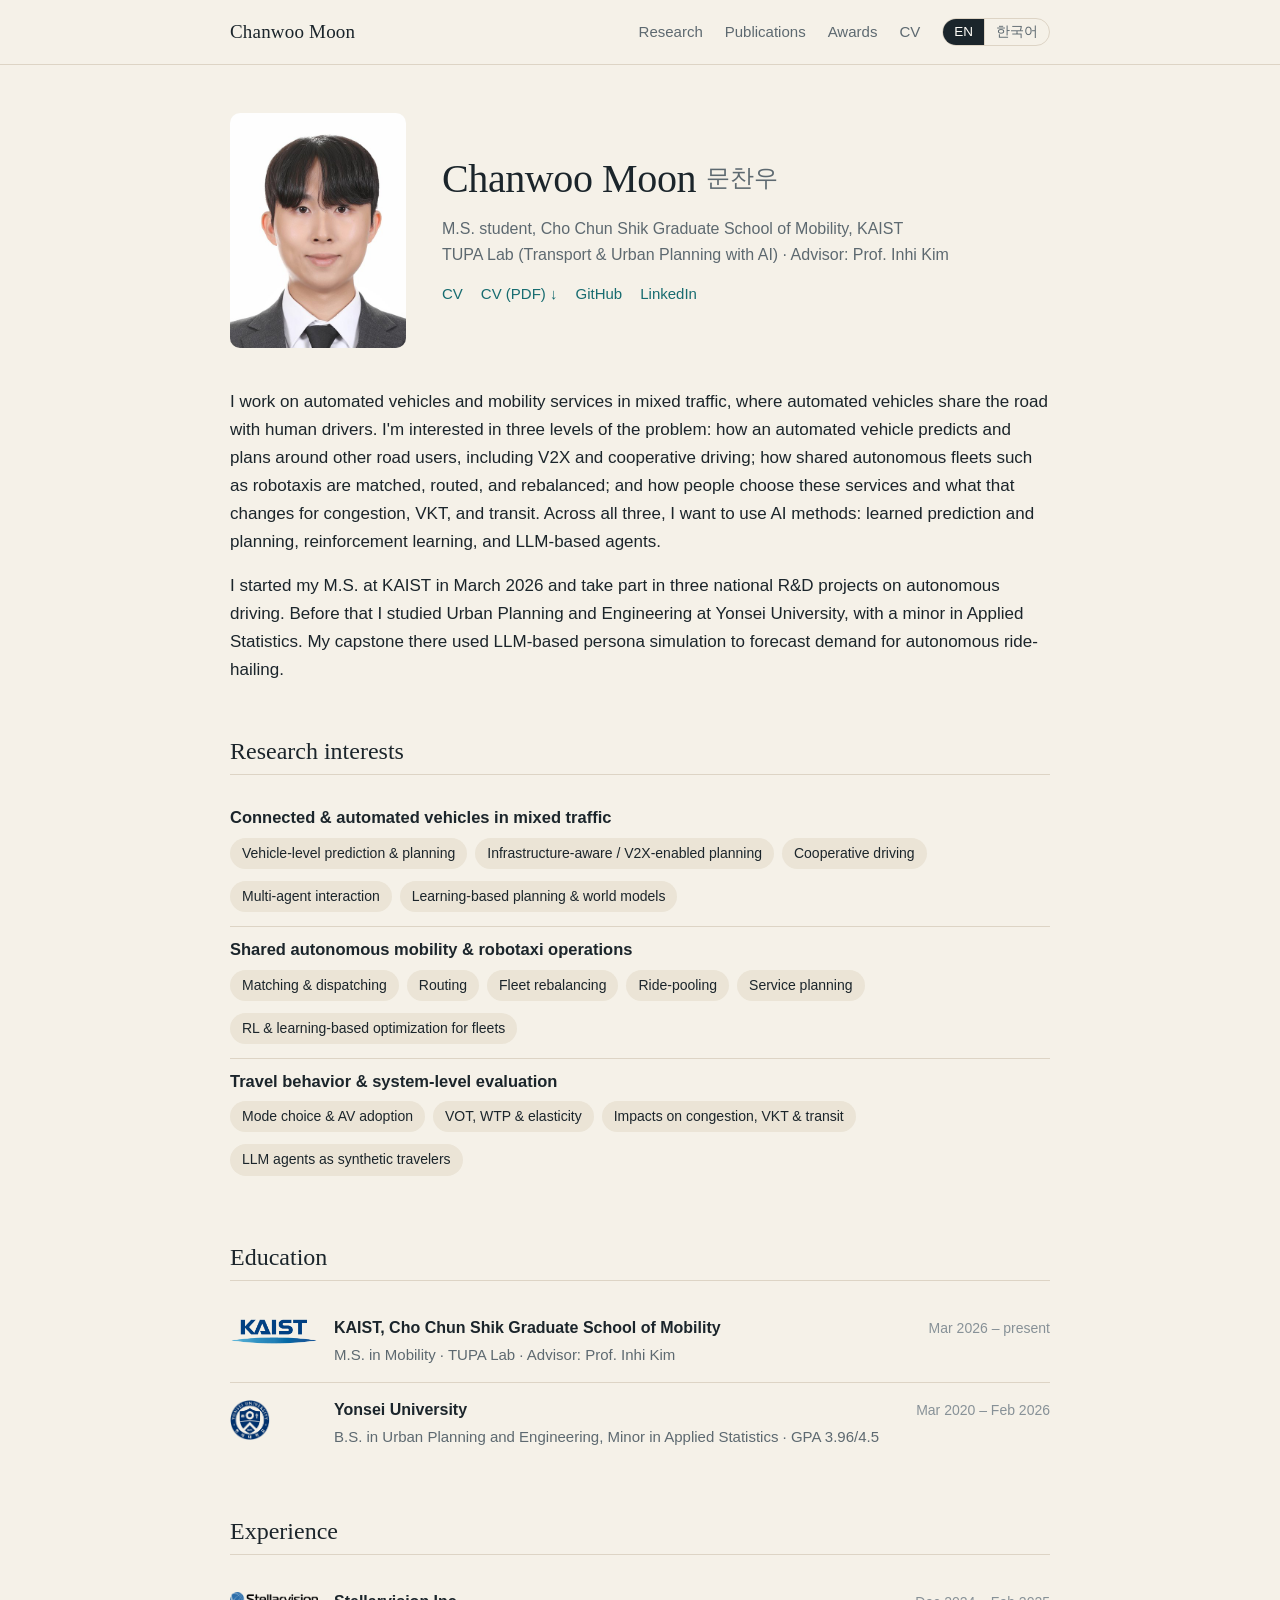
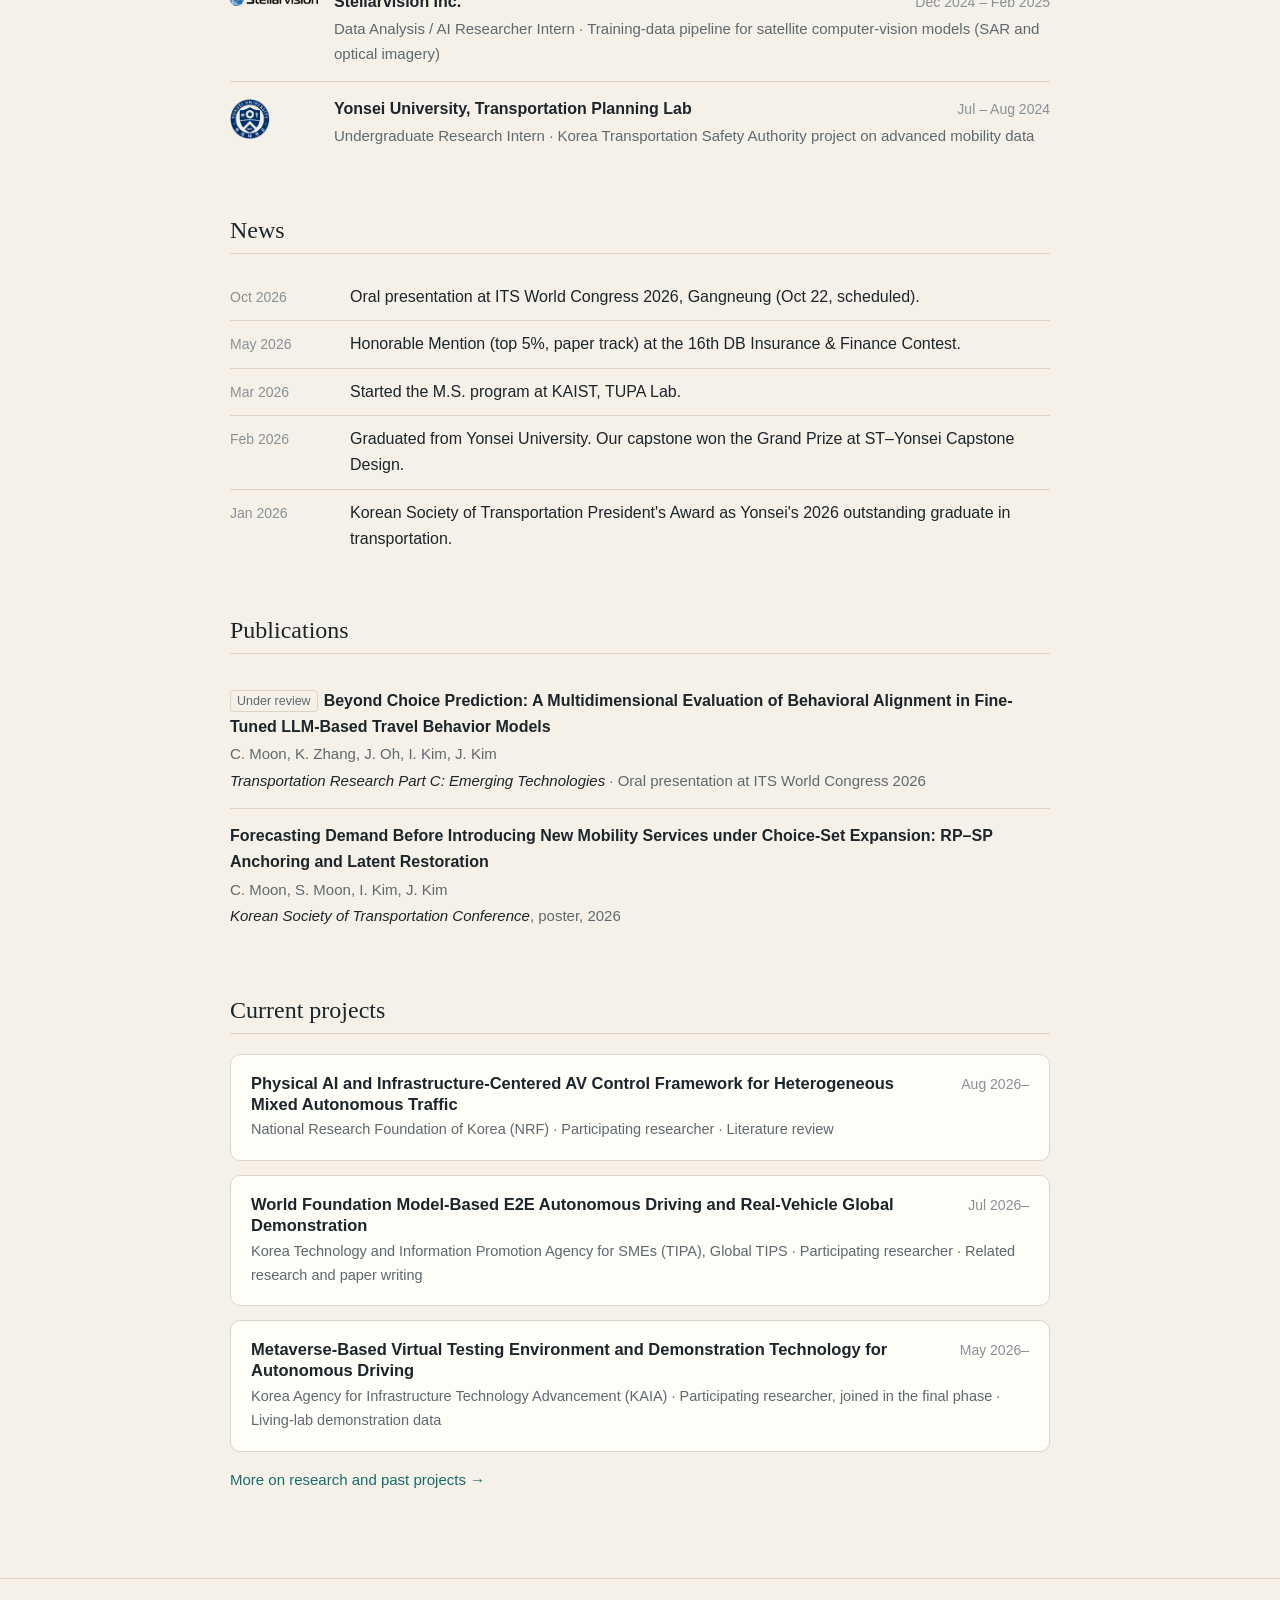
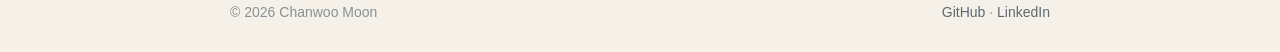
==== commit 58c26aaa: "Update research interests on home page Updated the description meta tag and bio section to reflect c" ====
--- a/index.html
+++ b/index.html
@@ -4,11 +4,11 @@
     <meta charset="utf-8">
     <meta name="viewport" content="width=device-width, initial-scale=1">
     <title>Chanwoo Moon</title>
-    <meta name="description" content="Chanwoo Moon is an M.S. student at KAIST's TUPA Lab working on autonomous driving in mixed traffic: behavior prediction, motion planning, and AI-based traffic simulation.">
+    <meta name="description" content="Chanwoo Moon is an M.S. student at KAIST's TUPA Lab working on automated vehicles in mixed traffic, robotaxi operations, and travel behavior, using AI methods.">
     <meta name="theme-color" content="#f5f1e8">
     <meta property="og:type" content="website">
     <meta property="og:title" content="Chanwoo Moon">
-    <meta property="og:description" content="Chanwoo Moon is an M.S. student at KAIST's TUPA Lab working on autonomous driving in mixed traffic: behavior prediction, motion planning, and AI-based traffic simulation.">
+    <meta property="og:description" content="Chanwoo Moon is an M.S. student at KAIST's TUPA Lab working on automated vehicles in mixed traffic, robotaxi operations, and travel behavior, using AI methods.">
     <meta property="og:url" content="https://urbanking.github.io/">
     <meta property="og:image" content="https://urbanking.github.io/assets/img/chanwoo-moon.jpg">
     <link rel="canonical" href="https://urbanking.github.io/">
@@ -54,9 +54,11 @@
       </section>
 
       <section class="bio" aria-label="About">
-        <p>I work on autonomous driving in mixed traffic, where automated vehicles share the road with human drivers.
-          I'm interested in predicting how surrounding road users will move, planning around them,
-          and the simulations used to train and test both, including how well those results carry over to real roads.</p>
+        <p>I work on automated vehicles and mobility services in mixed traffic, where automated vehicles share the road with human drivers.
+          I'm interested in three levels of the problem: how an automated vehicle predicts and plans around other road users, including V2X and cooperative driving;
+          how shared autonomous fleets such as robotaxis are matched, routed, and rebalanced;
+          and how people choose these services and what that changes for congestion, VKT, and transit.
+          Across all three, I want to use AI methods: learned prediction and planning, reinforcement learning, and LLM-based agents.</p>
         <p>I started my M.S. at KAIST in March 2026 and take part in three national R&amp;D projects on autonomous driving.
           Before that I studied Urban Planning and Engineering at Yonsei University, with a minor in Applied Statistics.
           My capstone there used LLM-based persona simulation to forecast demand for autonomous ride-hailing.</p>
@@ -64,12 +66,31 @@
 
       <section class="section" aria-labelledby="interests">
         <h2 id="interests">Research interests</h2>
-        <ul class="chips">
-          <li>Behavior prediction</li>
-          <li>Motion planning in mixed traffic</li>
-          <li>AI-based transportation simulation</li>
-          <li>Sim-to-real</li>
-          <li>Closed-loop simulation</li>
+        <ul class="cv-list">
+          <li><h3>Connected &amp; automated vehicles in mixed traffic</h3>
+            <ul class="chips" style="padding-left:0; margin-top:8px; font-size:14px">
+              <li>Vehicle-level prediction &amp; planning</li>
+              <li>Infrastructure-aware / V2X-enabled planning</li>
+              <li>Cooperative driving</li>
+              <li>Multi-agent interaction</li>
+              <li>Learning-based planning &amp; world models</li>
+            </ul></li>
+          <li><h3>Shared autonomous mobility &amp; robotaxi operations</h3>
+            <ul class="chips" style="padding-left:0; margin-top:8px; font-size:14px">
+              <li>Matching &amp; dispatching</li>
+              <li>Routing</li>
+              <li>Fleet rebalancing</li>
+              <li>Ride-pooling</li>
+              <li>Service planning</li>
+              <li>RL &amp; learning-based optimization for fleets</li>
+            </ul></li>
+          <li><h3>Travel behavior &amp; system-level evaluation</h3>
+            <ul class="chips" style="padding-left:0; margin-top:8px; font-size:14px">
+              <li>Mode choice &amp; AV adoption</li>
+              <li>VOT, WTP &amp; elasticity</li>
+              <li>Impacts on congestion, VKT &amp; transit</li>
+              <li>LLM agents as synthetic travelers</li>
+            </ul></li>
         </ul>
       </section>
 
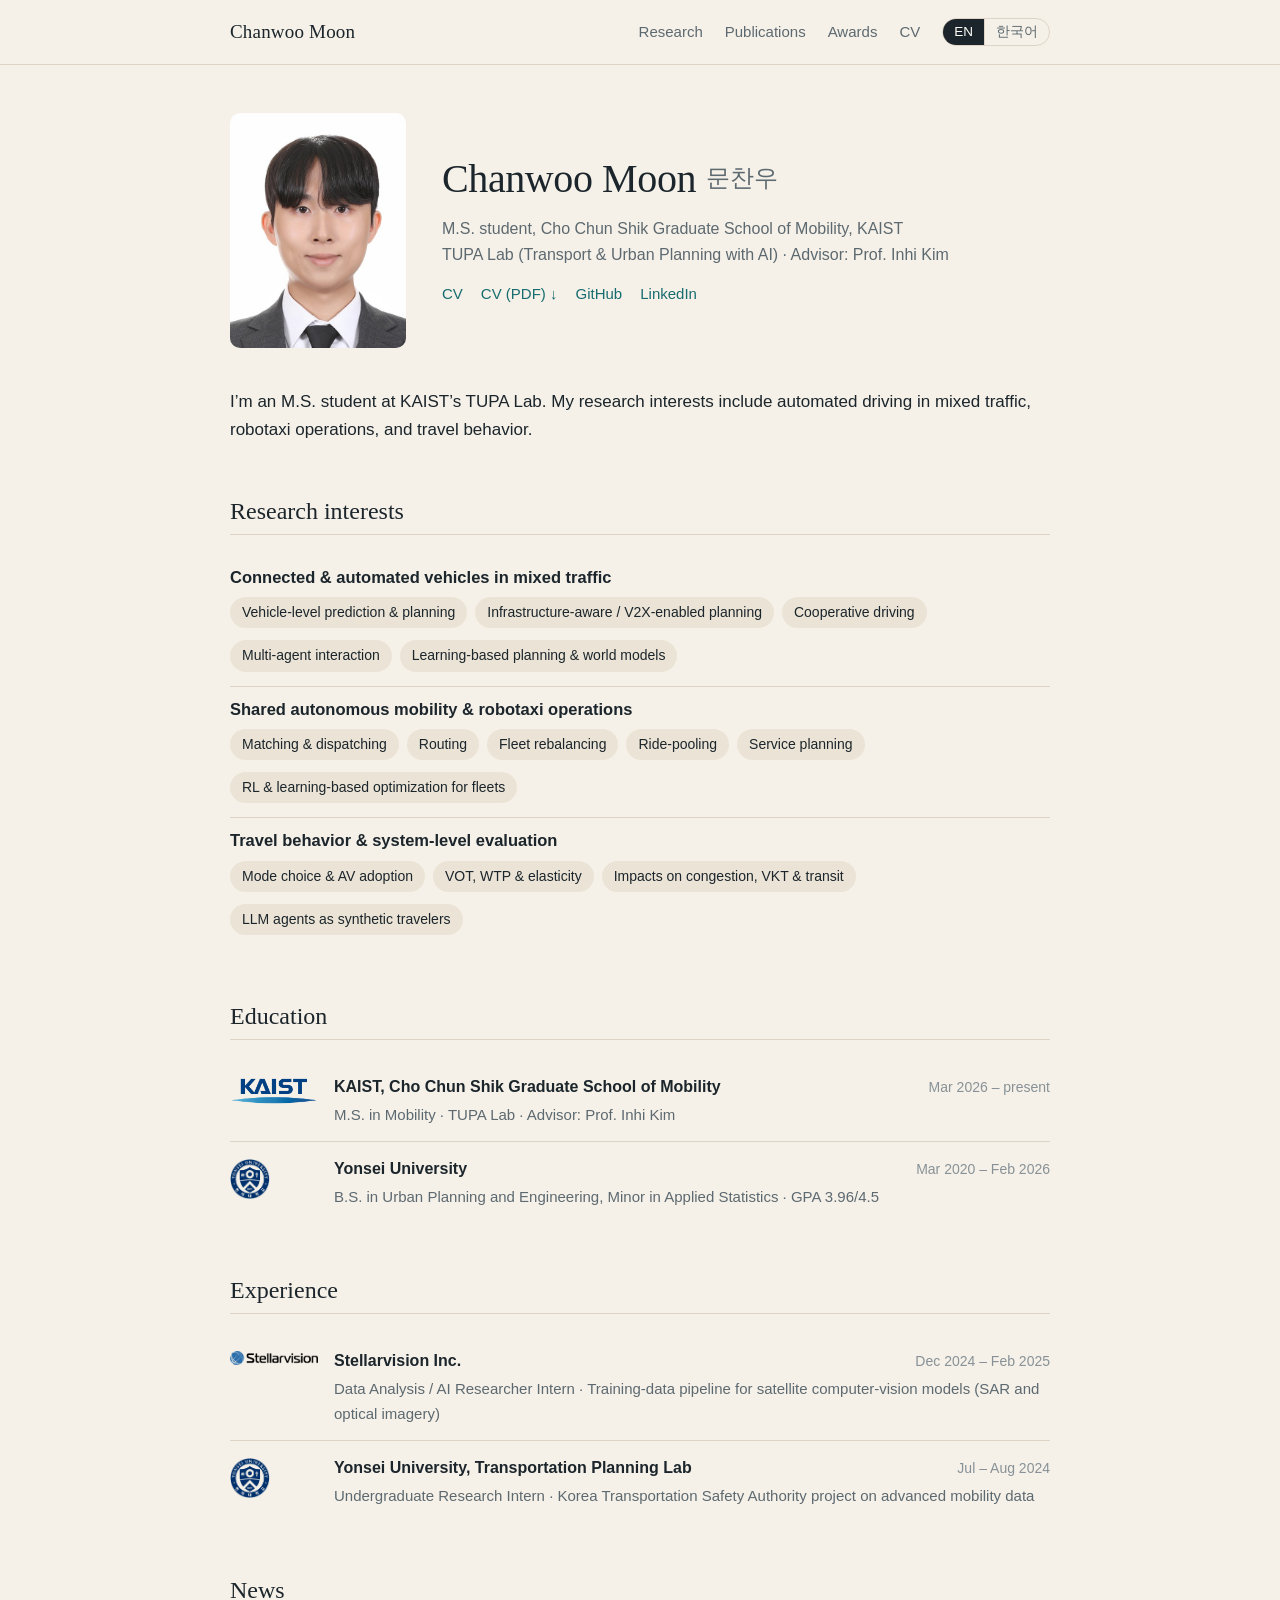
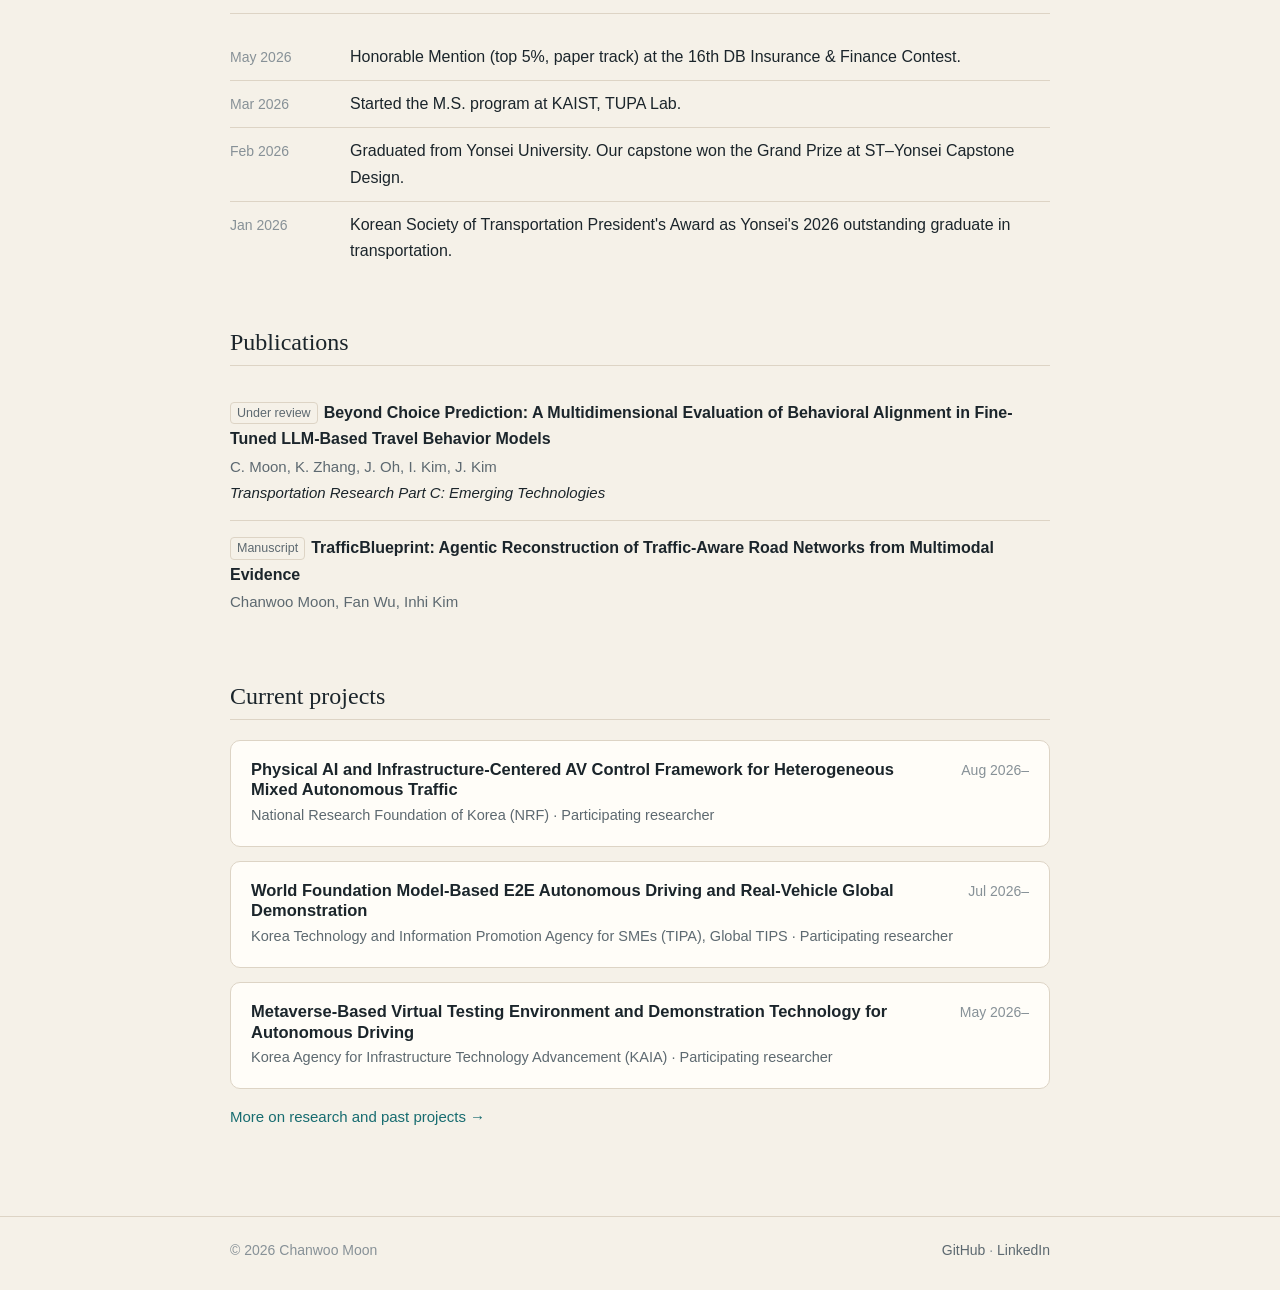
==== commit 2deb2fde: "Simplify profile and publication listings" ====
--- a/index.html
+++ b/index.html
@@ -54,14 +54,7 @@
       </section>
 
       <section class="bio" aria-label="About">
-        <p>I work on automated vehicles and mobility services in mixed traffic, where automated vehicles share the road with human drivers.
-          I'm interested in three levels of the problem: how an automated vehicle predicts and plans around other road users, including V2X and cooperative driving;
-          how shared autonomous fleets such as robotaxis are matched, routed, and rebalanced;
-          and how people choose these services and what that changes for congestion, VKT, and transit.
-          Across all three, I want to use AI methods: learned prediction and planning, reinforcement learning, and LLM-based agents.</p>
-        <p>I started my M.S. at KAIST in March 2026 and take part in three national R&amp;D projects on autonomous driving.
-          Before that I studied Urban Planning and Engineering at Yonsei University, with a minor in Applied Statistics.
-          My capstone there used LLM-based persona simulation to forecast demand for autonomous ride-hailing.</p>
+        <p>I’m an M.S. student at KAIST’s TUPA Lab. My research interests include automated driving in mixed traffic, robotaxi operations, and travel behavior.</p>
       </section>
 
       <section class="section" aria-labelledby="interests">
@@ -137,7 +130,6 @@
       <section class="section" aria-labelledby="news">
         <h2 id="news">News</h2>
         <ol class="dated">
-          <li><time>Oct 2026</time><div>Oral presentation at ITS World Congress 2026, Gangneung (Oct 22, scheduled).</div></li>
           <li><time>May 2026</time><div>Honorable Mention (top 5%, paper track) at the 16th DB Insurance &amp; Finance Contest.</div></li>
           <li><time>Mar 2026</time><div>Started the M.S. program at KAIST, TUPA Lab.</div></li>
           <li><time>Feb 2026</time><div>Graduated from Yonsei University. Our capstone won the Grand Prize at ST–Yonsei Capstone Design.</div></li>
@@ -151,12 +143,11 @@
           <li>
             <div><span class="status">Under review</span><span class="pub-title">Beyond Choice Prediction: A Multidimensional Evaluation of Behavioral Alignment in Fine-Tuned LLM-Based Travel Behavior Models</span></div>
             <p class="pub-authors">C. Moon, K. Zhang, J. Oh, I. Kim, J. Kim</p>
-            <p class="pub-venue"><em>Transportation Research Part C: Emerging Technologies</em> · Oral presentation at ITS World Congress 2026</p>
+            <p class="pub-venue"><em>Transportation Research Part C: Emerging Technologies</em></p>
           </li>
           <li>
-            <div><span class="pub-title">Forecasting Demand Before Introducing New Mobility Services under Choice-Set Expansion: RP–SP Anchoring and Latent Restoration</span></div>
-            <p class="pub-authors">C. Moon, S. Moon, I. Kim, J. Kim</p>
-            <p class="pub-venue"><em>Korean Society of Transportation Conference</em>, poster, 2026</p>
+            <div><span class="status">Manuscript</span><span class="pub-title">TrafficBlueprint: Agentic Reconstruction of Traffic-Aware Road Networks from Multimodal Evidence</span></div>
+            <p class="pub-authors">Chanwoo Moon, Fan Wu, Inhi Kim</p>
           </li>
         </ul>
       </section>
@@ -166,15 +157,15 @@
         <div class="entries">
           <article class="entry">
             <div class="entry-head"><h3>Physical AI and Infrastructure-Centered AV Control Framework for Heterogeneous Mixed Autonomous Traffic</h3><span class="when">Aug 2026–</span></div>
-            <p class="meta">National Research Foundation of Korea (NRF) · Participating researcher · Literature review</p>
+            <p class="meta">National Research Foundation of Korea (NRF) · Participating researcher</p>
           </article>
           <article class="entry">
             <div class="entry-head"><h3>World Foundation Model-Based E2E Autonomous Driving and Real-Vehicle Global Demonstration</h3><span class="when">Jul 2026–</span></div>
-            <p class="meta">Korea Technology and Information Promotion Agency for SMEs (TIPA), Global TIPS · Participating researcher · Related research and paper writing</p>
+            <p class="meta">Korea Technology and Information Promotion Agency for SMEs (TIPA), Global TIPS · Participating researcher</p>
           </article>
           <article class="entry">
             <div class="entry-head"><h3>Metaverse-Based Virtual Testing Environment and Demonstration Technology for Autonomous Driving</h3><span class="when">May 2026–</span></div>
-            <p class="meta">Korea Agency for Infrastructure Technology Advancement (KAIA) · Participating researcher, joined in the final phase · Living-lab demonstration data</p>
+            <p class="meta">Korea Agency for Infrastructure Technology Advancement (KAIA) · Participating researcher</p>
           </article>
         </div>
         <p class="more"><a href="/research/">More on research and past projects →</a></p>
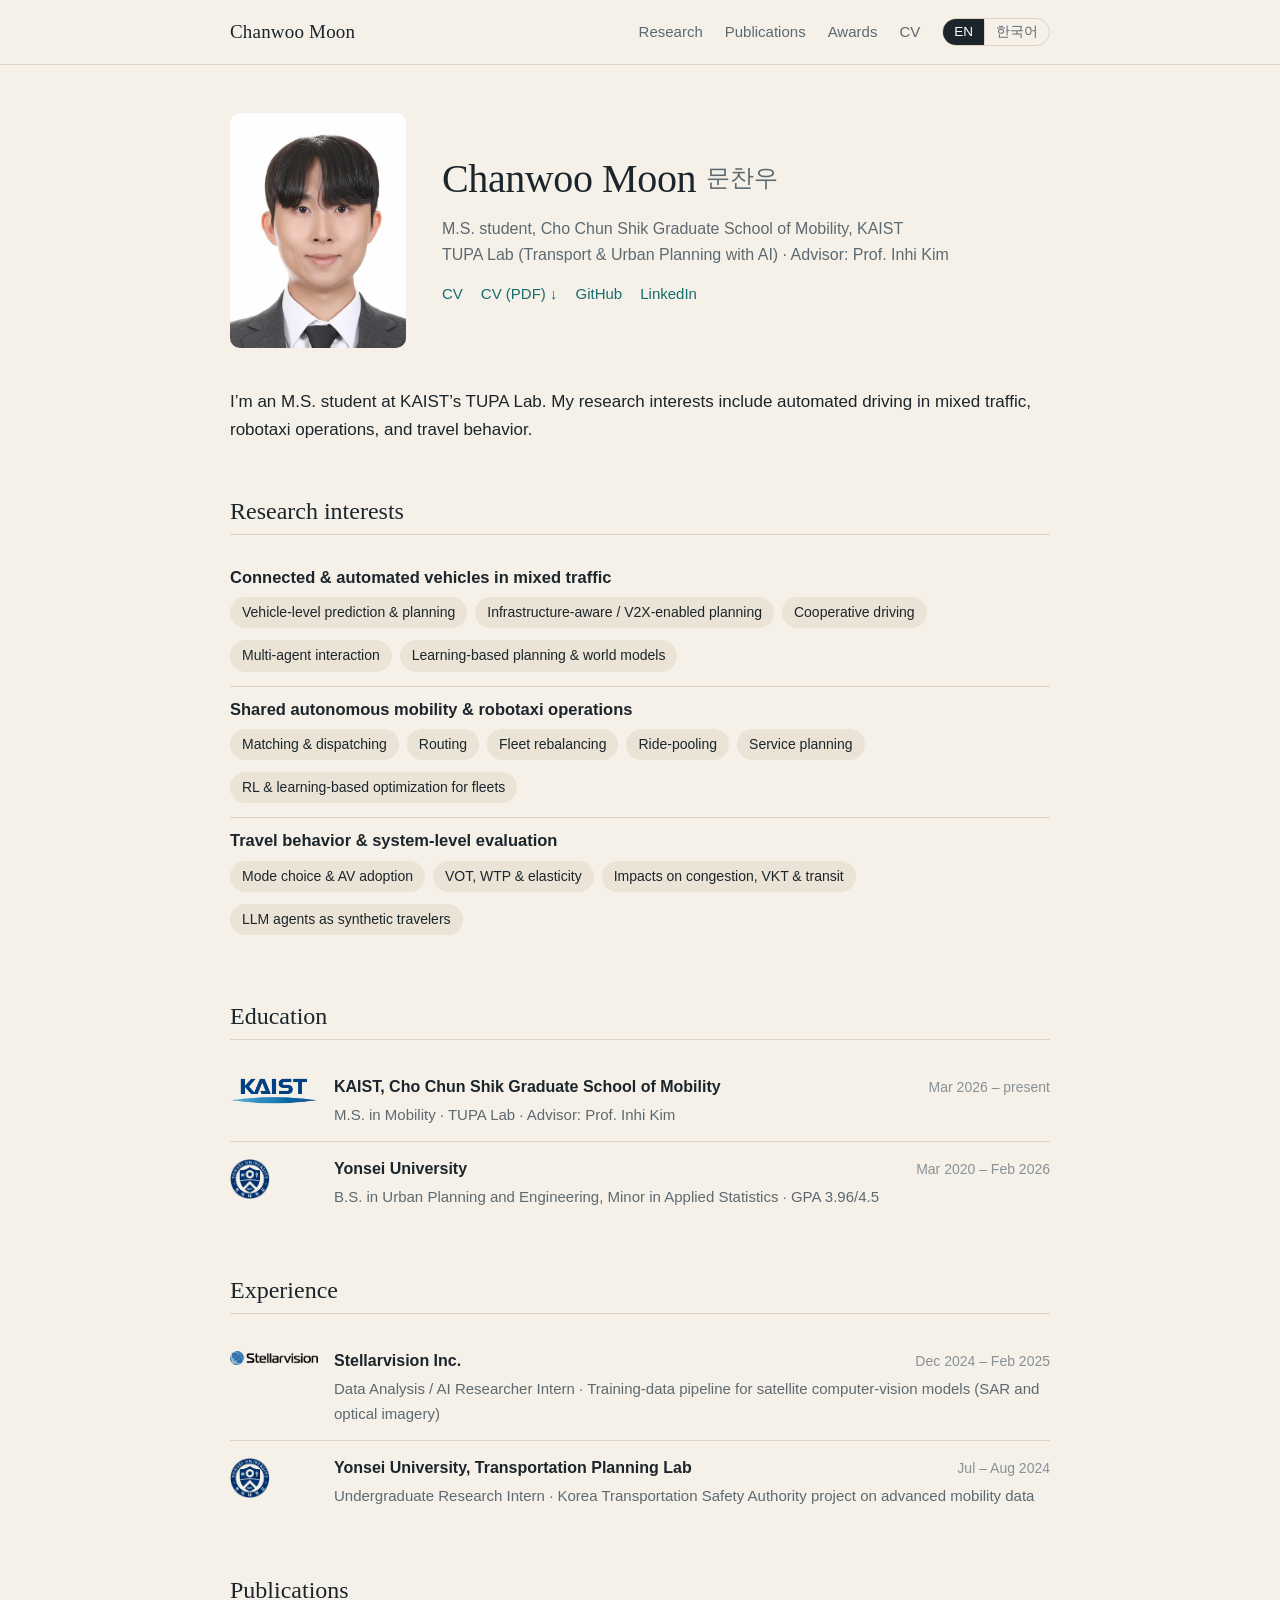
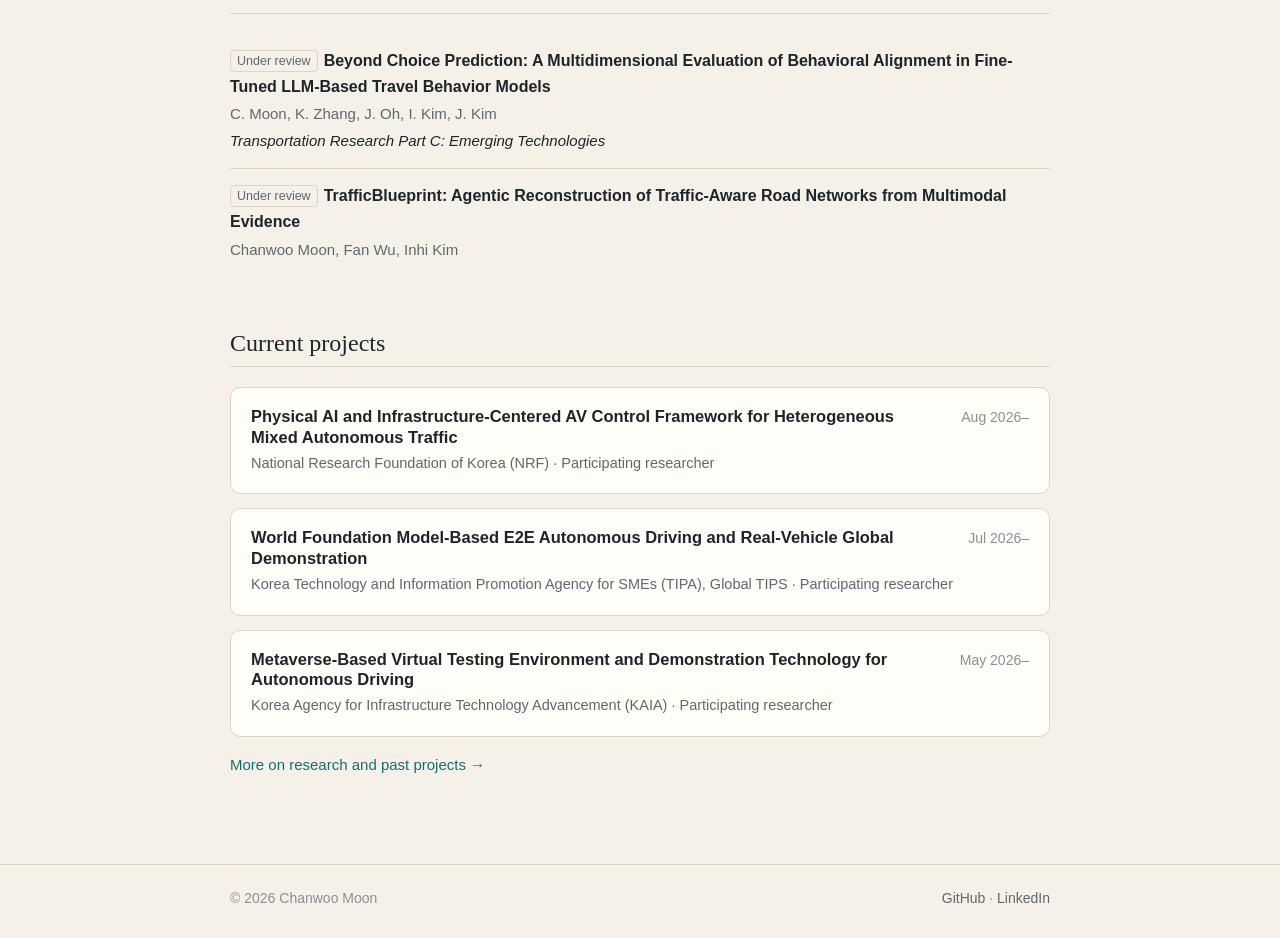
==== commit 8bba4bc7: "Remove news and update paper review status" ====
--- a/index.html
+++ b/index.html
@@ -127,16 +127,6 @@
         </ol>
       </section>
 
-      <section class="section" aria-labelledby="news">
-        <h2 id="news">News</h2>
-        <ol class="dated">
-          <li><time>May 2026</time><div>Honorable Mention (top 5%, paper track) at the 16th DB Insurance &amp; Finance Contest.</div></li>
-          <li><time>Mar 2026</time><div>Started the M.S. program at KAIST, TUPA Lab.</div></li>
-          <li><time>Feb 2026</time><div>Graduated from Yonsei University. Our capstone won the Grand Prize at ST–Yonsei Capstone Design.</div></li>
-          <li><time>Jan 2026</time><div>Korean Society of Transportation President's Award as Yonsei's 2026 outstanding graduate in transportation.</div></li>
-        </ol>
-      </section>
-
       <section class="section" aria-labelledby="pubs">
         <h2 id="pubs">Publications</h2>
         <ul class="pubs">
@@ -146,7 +136,7 @@
             <p class="pub-venue"><em>Transportation Research Part C: Emerging Technologies</em></p>
           </li>
           <li>
-            <div><span class="status">Manuscript</span><span class="pub-title">TrafficBlueprint: Agentic Reconstruction of Traffic-Aware Road Networks from Multimodal Evidence</span></div>
+            <div><span class="status">Under review</span><span class="pub-title">TrafficBlueprint: Agentic Reconstruction of Traffic-Aware Road Networks from Multimodal Evidence</span></div>
             <p class="pub-authors">Chanwoo Moon, Fan Wu, Inhi Kim</p>
           </li>
         </ul>
